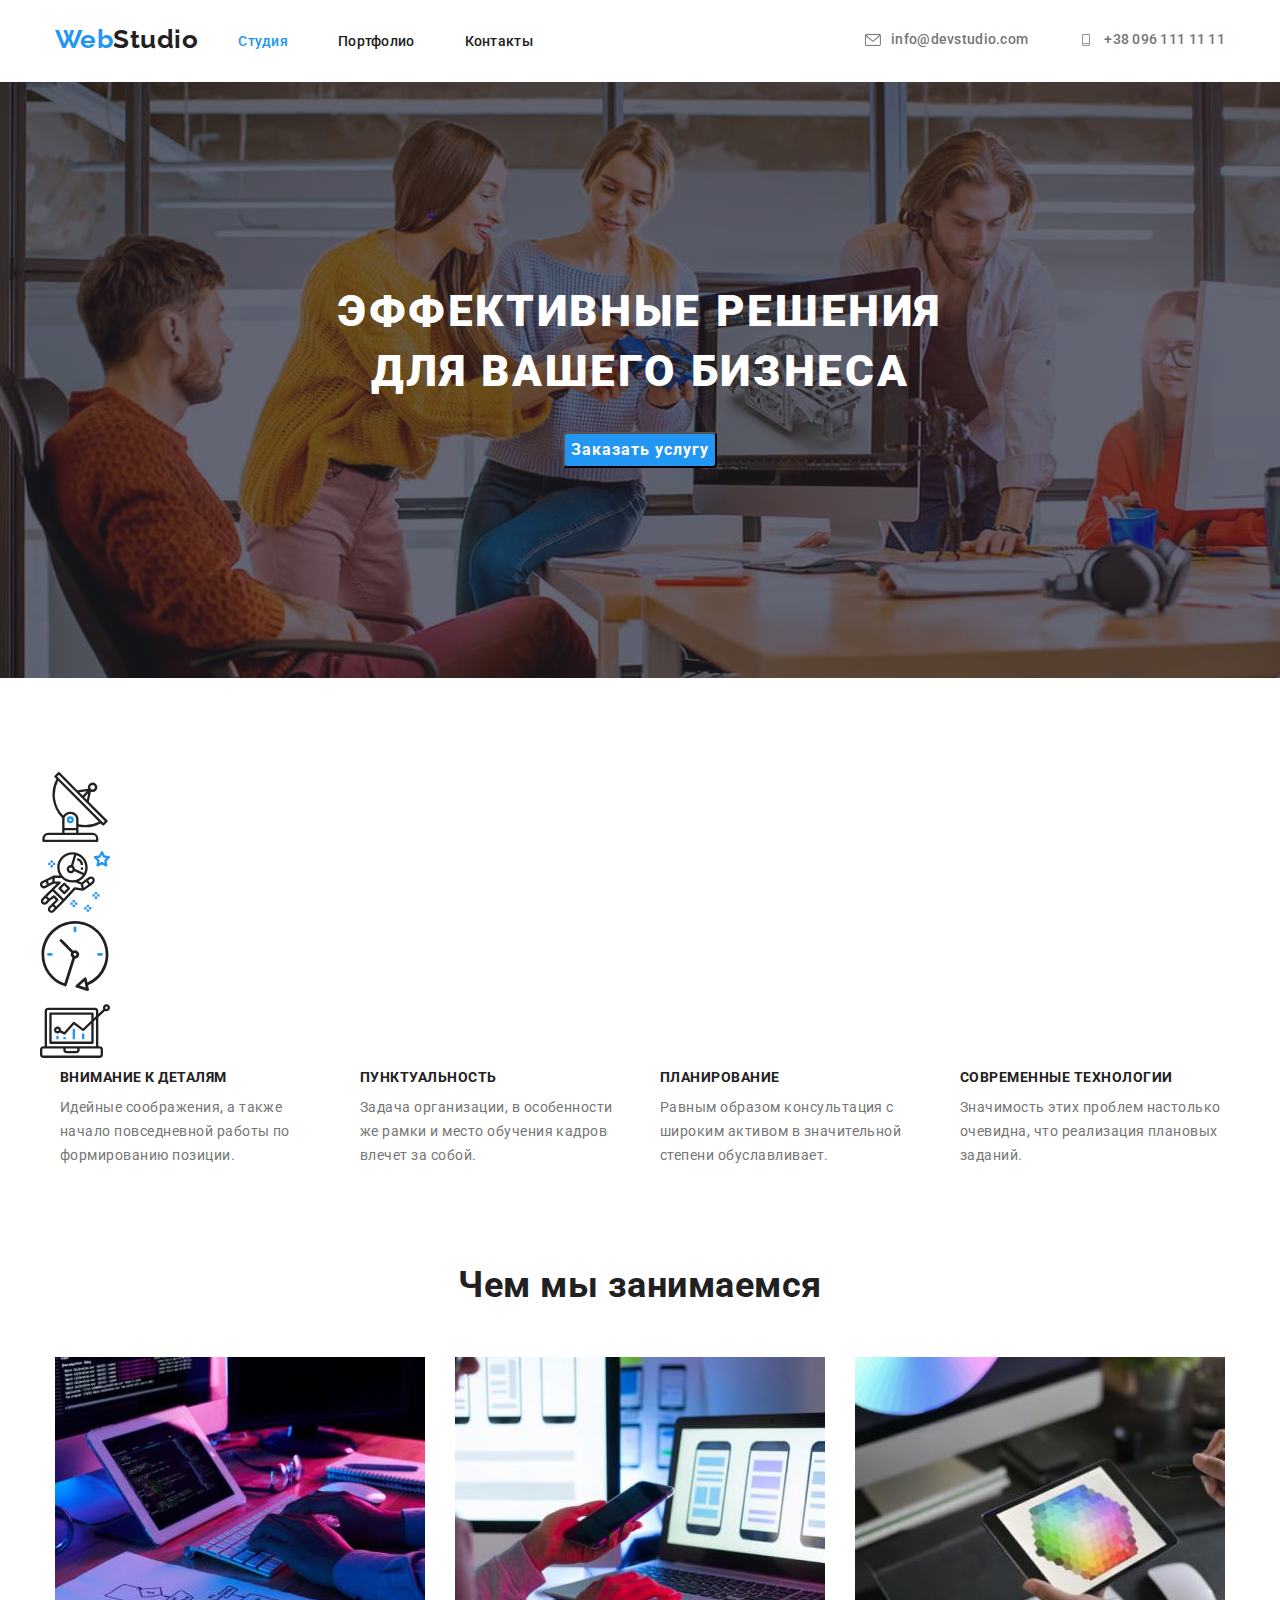
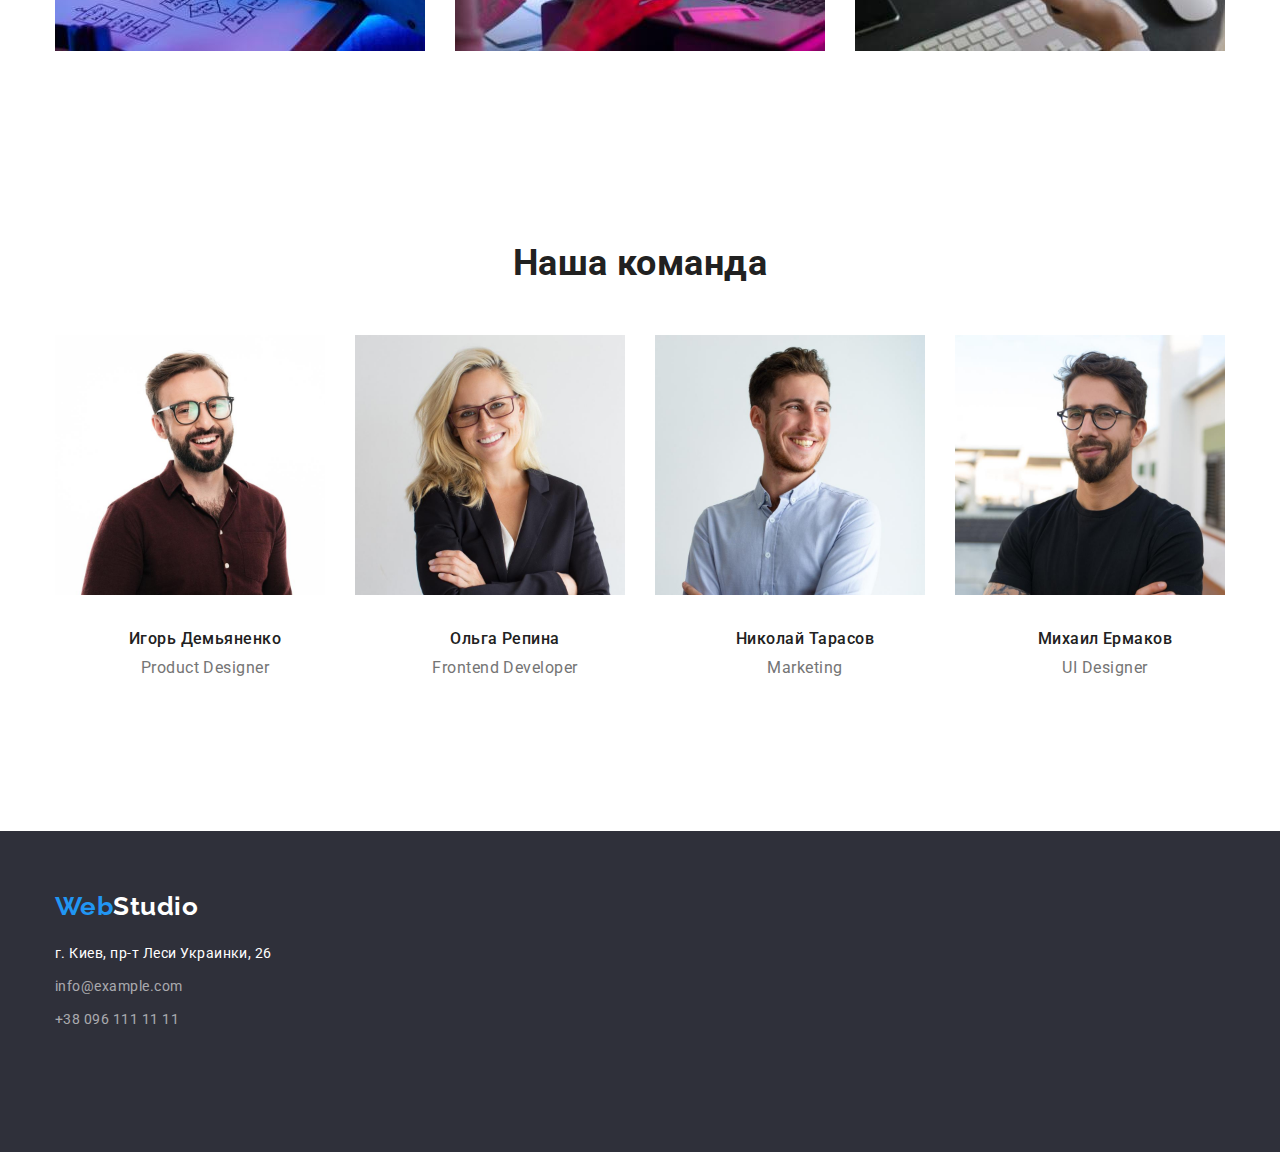
==== index.html @ 42c03969 "start" ====
<!DOCTYPE html>
<html lang="ru">
<head>
    <meta charset="UTF-8">
    <meta http-equiv="X-UA-Compatible" content="IE=edge">
    <meta name="viewport" content="width=device-width, initial-scale=1.0">
    <title>Document</title>
    <link rel="preconnect" href="https://fonts.gstatic.com" crossorigin>
    <link href="https://fonts.googleapis.com/css2?family=Raleway:wght@700&family=Roboto:wght@400;500;700;900&display=swap" rel="stylesheet"/>
    <link rel="stylesheet" href="link rel="preconnect href="https://fonts.googleapis.com">
    <link rel="stylesheet" href="https://cdnjs.cloudflare.com/ajax/libs/modern-normalize/1.1.0/modern-normalize.min.css">
    <link rel="stylesheet" href="./css/styles.css">
</head>
<body>
 
   <header>
    <div class="container">
<div class="main-navigation">
    <nav class="main-nav">
        <div class="logo-head">
            <a class="logo" href="./index.html"><span class="web">Web</span>Studio</a>
        </div>   
    
            <ul class="site-nav">
                <li class="site-nav-linc"><a href="./index.html" class="linc curent">Студия</a></li>
                <li class="site-nav-linc"><a href="./portfolio.html" class="linc">Портфолио</a></li>
                <li class="site-nav-linc"><a href="" class="linc">Контакты</a></li>
            </ul>
        
     </nav>
            <ul class="contact">
                 <li class="contact-item"> <a class="contact-link" href="emailto:info@devstudio.com"><svg class="contacts-icon" width="16" height="12"><use href="./images/symbol-defs.svg#icon-envelope"> </use></svg>info@devstudio.com </a></li>
                 <li> <a class="contact-link" href="tel:+380961111111"><svg class="contacts-icon" width="16" height="12"><use href="./images/symbol-defs.svg#icon-phone"> </use></svg> +38 096 111 11 11</a></li>
                 
            </ul>
        
</div>
</div>
    </header>
 

    <main>
        
            <section class="hero">
     <div class="container">

     <div class="hero-block">
        <h1 class="hero-title">Эффективные решения для вашего бизнеса</h1>
        <button class="button-primary" type="button">Заказать услугу</button>
     </div>
     </div>
            </section>
    
    
            <section class="qualities">
                <div>
                    <ul>
                        <li>
                            <svg class="qs-icon" width="70" height="70"><use href="./images/icon-block.svg#icon-antenna" ></use></svg>
                        </li>
                        <li>
                            <svg class="qs-icon" width="70" height="70"><use href="./images/icon-block.svg#icon-astronaut" ></use></svg>
                        </li>
                        <li>
                            <svg class="qs-icon" width="70" height="70"><use href="./images/icon-block.svg#icon-clock" ></use></svg>
                        </li>
                        <li>
                            <svg class="qs-icon" width="70" height="70"><use href="./images/icon-block.svg#icon-diagram" ></use></svg>
                        </li>
                    </ul>
                </div>
         <div class="container">
            <h2 class="visually-hidden">наши качества</h2>
            <ul class="feature">
                <li>
                    <h3 class="title">Внимание к деталям</h3>
                    <p class="description">Идейные соображения, а также начало повседневной работы по формированию позиции.</p>
                </li>
                <li>
                    <h3 class="title">Пунктуальность</h3>
                    <p class="description">Задача организации, в особенности же рамки и место обучения кадров влечет за собой.</p>
                </li>
                <li>
                    <h3 class="title">Планирование</h3>
                    <p class="description">Равным образом консультация с широким активом в значительной степени обуславливает.</p>
                </li>
                <li>
                    <h3 class="title">Современные технологии</h3>
                    <p class="description">Значимость этих проблем настолько очевидна, что реализация плановых заданий.</p>
                </li>
            </ul>
        </div>
        </section>
     

     
            <section class="section">
        <div class="container">
            <h2 class="section-title">Чем мы занимаемся</h2>
            <ul class="images">
                <li class="img-work">
                    <img src="./images/img1.jpg" alt="ноутбук на столе" width="370">
                </li>
                <li>
                    <img src="./images/img2.jpg" alt="смартфон в руке" width="370">
                </li>
                <li>
                    <img src="./images/img3.jpg" alt="планшет в руке" width="370">
                </li>
            </ul>
        </div>
        </section>
     
     
        <section class="section-team">
        <div class="container">
        
            <h2 class="section-title">Наша команда</h2>
        
            <ul class="comand">
                <li>
                    <img class="comand-teem" src="./images/img4.jpg" alt="команда" width="270">
                <div class="comand-cards">
                    <h3 class="comand-name">Игорь Демьяненко</h3>
                    <p class="profession">Product Designer</p>
                </div>
                </li>
                <li>
                    <img class="comand-teem" src="./images/img5.jpg" alt="команда" width="270">
                 <div class="comand-cards">
                    <h3 class="comand-name">Ольга Репина</h3>
                    <p class="profession">Frontend Developer</p>
                </div>
                </li>
                <li>
                    <img class="comand-teem" src="./images/img6.jpg" alt="команда" width="270">
                <div class="comand-cards">
                    <h3 class="comand-name">Николай Тарасов</h3>
                    <p class="profession">Marketing</p>
                </div>
                </li>
                <li>
                    <img class="comand-teem" src="./images/img7.jpg" alt="команда" width="270">
                    <div class="comand-cards">
                    <h3 class="comand-name">Михаил Ермаков</h3>
                    <p class="profession">UI Designer</p>
                </div>
                </li>
            </ul>
        </div>
        </section>
   
    </main>
     
    <footer class="footer">
        <div class="container">
            <div class="footer-content">
                <a class="logo-footer" href="./index.html"><span class="web">Web</span>Studio</a>
            </div>
                <address>
                    <ul class="address">
                      <li><a class="location" href="https://bit.ly/3pXMvUd" target="_blank" rel="noopener noreferrer">г. Киев, пр-т
                          Леси Украинки, 26</a> </li>
                      <li><a class="link" href="mailto:info@devstudio.com">info@example.com</a> </li>
                      <li><a class="contact-num" href="tel:+380961111111">+38 096 111 11 11</a> </li>
                    </ul>
                </address>
           
        </div>
    </footer>
  
</body>

</html>
---- css/styles.css ----
/*колір основного текста #212121*/
/*другорядний колир текста #757575*/
/*білий #FFFFFF*/
/*акцент #2196F3*/
/* вторичний фон  #F5F4FA*/
:root {
--primary-text-color: #212121; 
--title-text-color: #757575;
--accent-color: #2196F3;
--hero-title-color: #ffffff;
--background-hero-color: #2F303A;
}
h1,h2,h3,h4,p,ul {
     margin: 0px;
}


body {
    background-color: var(--hero-title-color);
    color:var(--title-text-color);
    font-family: Roboto, sans-serif;
    font-style: normal;
    font-weight: 400;
    letter-spacing: 0.03em;
}

.container {
    width: 1200px;
    padding-left: 15px;
    padding-right: 15px;
    margin: 0 auto;
    /* outline: 2px solid tomato; */
}
ul {
    list-style: none;
    /* logo */
}
.logo:hover{
    color: var(--accent-color);
}
.web {
    color: var(--accent-color);
    font-family: Raleway, sans-serif; 
    font-weight: 700;
    font-size: 26px;
    line-height: 1.19;
    margin-top: 24px;
    
}
.logo {
    padding-top: 24px;
    padding-bottom: 25px;

    color:var(--primary-text-color) ;
    font-family: Raleway, sans-serif;
    font-weight: 700;
    font-size: 26px;
    line-height: 1.19;
   
}
.logo-head{
    display: flex;  
}

/* site- nav */
.main-navigation{
    display: flex;
    justify-content: space-between;
}
.main-nav{
    display: flex;
}
.site-nav .linc {
    color: var(--primary-text-color);
    font-weight: 500;
    font-size: 14px;
    line-height: 1,14;
    letter-spacing: 0.02em;
}
.site-nav{
    display: flex;
   
}
     

.nav-header{
    display: flex;
    align-items: center;
}
.linc{
   
    margin-top: 32px;
}
.site-nav-linc{
    margin-right: 50px;
    padding-bottom: 32px;
    padding-top: 32px;
}

.site-nav .linc:hover,
.site-nav .linc:focus{
    color: var(--accent-color);
}
.site-nav .linc.curent {
    color: var(--accent-color);
}

/* контакти */
.contact{
    display: flex; 
    padding-top: 32px;
    padding-bottom: 32px;
}

.contact-item{
    margin-right: 50px;
}
.contacts-icon{
    margin-right: 10px;
    fill: var(--title-text-color);
}
.contact-link:hover .contacts-icon{
fill: var(--accent-color);
}

.contact-link:focus .contacts-icon{
    fill: var(--accent-color);
}

.contact-link{
    display: flex;
    align-items: center;
 
    color: var(--title-text-color);

    font-weight: 500;
    font-size: 14px;
    line-height: 1.14;
    letter-spacing: 0.02em;
    
}
.contact-link:hover,
.contact-link:focus {
    color: var(--accent-color);
}


/* hero */
.hero-block {
    display: flow-root;
}
.hero {
    padding-top: 200px;
    padding-bottom: 210px;
    background-color: var(--background-hero-color);
    background-image: linear-gradient(rgba(47, 48, 58, 0.4),rgba(47, 48, 58, 0.4)), url(../images/herofon.jpg );
    max-width: 1600рх;
    background-repeat: no-repeat;
    background-size: cover;
    margin: 0 auto;
}   

.hero-title {
    display: block;
    margin-right: auto;
    margin-left: auto;
    width: 696px;
   
    color: var(--hero-title-color);

    font-weight: 900;
    font-size: 44px;
    line-height: 1.36;
    text-align: center;
    letter-spacing: 0.06em;
    text-transform: uppercase;
    
}

.section-title {
    width: 376px;
    height: 42px;
    text-align: center;
    margin-left: auto;
    margin-right: auto;
    margin-bottom: 50px;

    color: var(--primary-text-color);
    font-weight: 700;
    font-size: 36px;
    line-height: 1.16;
    text-align: center;
}
.feature {
    display: flex;
    justify-content: center;
}
.feature .title {
    color: var(--primary-text-color);
}
.qualities{
    padding-top: 94px;
    padding-bottom: 94px;
}
.title {
    margin-bottom: 10px;

    color: var(--primary-text-color);
    
    font-weight: 700;
    font-size: 14px;
    line-height: 1.14;
    text-transform: uppercase;
}

.description {
    margin-right: 30px;
    width: 270px;
    height: 75px;
    
    font-size: 14px;
    line-height: 1.7;
}

.description:last-child{
    margin-right: 0 px;
}
.comand-name {
    margin-bottom: 10px;

    color: var(--primary-text-color);
    
    font-weight: 500;
    font-size: 16px;
    line-height: 1.18;
}
.profession {
    margin-bottom: 30px;
    font-size: 16px;
    line-height: 1.18;
}
/* button */
.button {
    cursor: pointer;
    color: var(--primary-text-color);
    background-color: var(--accent-color);
    font-family: 'Roboto';
    font-style: normal;
}
.button-primary {
   margin-top: 30px;
    margin-left: auto;
    margin-right: auto;
    display: block;
    border-radius: 4px;


    color: var(--hero-title-color);
    background-color: var(--accent-color);
    cursor: pointer;
    font-family: inherit;
    font-style: normal;
    font-weight: 700;
    font-size: 16px;
    line-height: 1.9;
    letter-spacing: 0.06em;
}
.btn-portfolio {
    cursor: pointer;
    font-family: inherit;
    font-style: normal;
    font-weight: 500;
    font-size: 16px;
    line-height: 1.6;
    padding: 6px 22px;
    
}
.filters{
    display: flex;
    justify-content: center;
    margin-bottom: 56px;
    
}  
.filters >li:not(last chaild){
    margin-right: 6px;
}

.btn-portfolio:hover,
.btn-portfolio:focus {
    color: var(--hero-title-color);
    background-color: var(--accent-color);
} 
/* футер */
footer {
    background-color: var(--background-hero-color);
}
.logo-footer {
    color: var(--hero-title-color);
    font-family: Raleway, sans-serif;
    font-weight: 700;
    font-size: 26px;
    line-height: 1,19;
}
/* адреса */
.location {
    margin-bottom: 9px;
    display: block;

    color: var(--hero-title-color);
    font-family: 'Roboto';
    font-style: normal;
}
.link{
    margin-bottom: 9px;
    display: block;
}
.contact-num{
    padding-bottom: 60px;
    display: block;
}

.link,
.contact-num {
    color: rgba(255, 255, 255, 0.6);
    font-style: normal;  
}
.link:hover,
.contact-num:hover {
    color: var(--accent-color);
} 
.link:focus,
.contact-num:focus {
    color: var(--accent-color);
} 

address {
    font-size: 14px;
    line-height: 1.7;
}

/* portfolio */
.card-text{
    padding: 20px 24px;
    outline: solid #ECECEC;
}
.title-portfolio {
    margin-top: 20px;
   
    
    color: var(--primary-text-color);

    font-weight: 700;
    font-size: 18px;
    line-height: 2;
    letter-spacing: 0.06em;
}
.title-work{
    margin-left: 24px;
    margin-bottom: 20px;
}
.p {
    font-size: 16px;
    line-height: 1.9;
}
a {  
    text-decoration: none;
 }
 .visually-hidden {
    position: absolute;
    width: 1px;
    height: 1px;
    margin: -1px;
    border: 0;
    padding: 0;
    white-space: normal;
    clip-path: inset(100%);
    clip: rect(0 0 0 0);
    overflow: hidden;
}
.images{
    display: flex;
    justify-content: flex-start;
    padding: 0;
   
}
.images >li:not(last child){
    margin-right: 30px;
}
.img-work{
    margin-bottom: 94px;
}

.section-team{
    padding-top: 94px;
    padding-bottom: 94px;
}
.comand-cards{
padding-top: 30px;
padding-bottom: 30px;
}
.comand{
    display: flex;
    justify-content: flex-start;
    padding: 0;
}
.comand .comand-teem:not(last child){
    margin-right: 30px;
}
.comand-name,
.profession{
    text-align: center;
}
.footer-content{
    display: block;
    margin-bottom: 20px;
}
.footer{
    padding-top: 60px;
    padding-bottom: 60px;
}

.address{
    display: contents;
}

.filters-content{
   display: flex;
   flex-wrap: wrap;
   padding-left: 0; 
   margin-right: -30px; 
   margin-right: -30px;
}
.head-portfolio{
    border-bottom: solid #ECECEC;
}
.section-filters{
    padding-top: 100px;
}
.ftr-content{
    flex-basis: calc((100% - 90px) / 3);
    margin-left: 30px;
    margin-bottom: 30px;

}
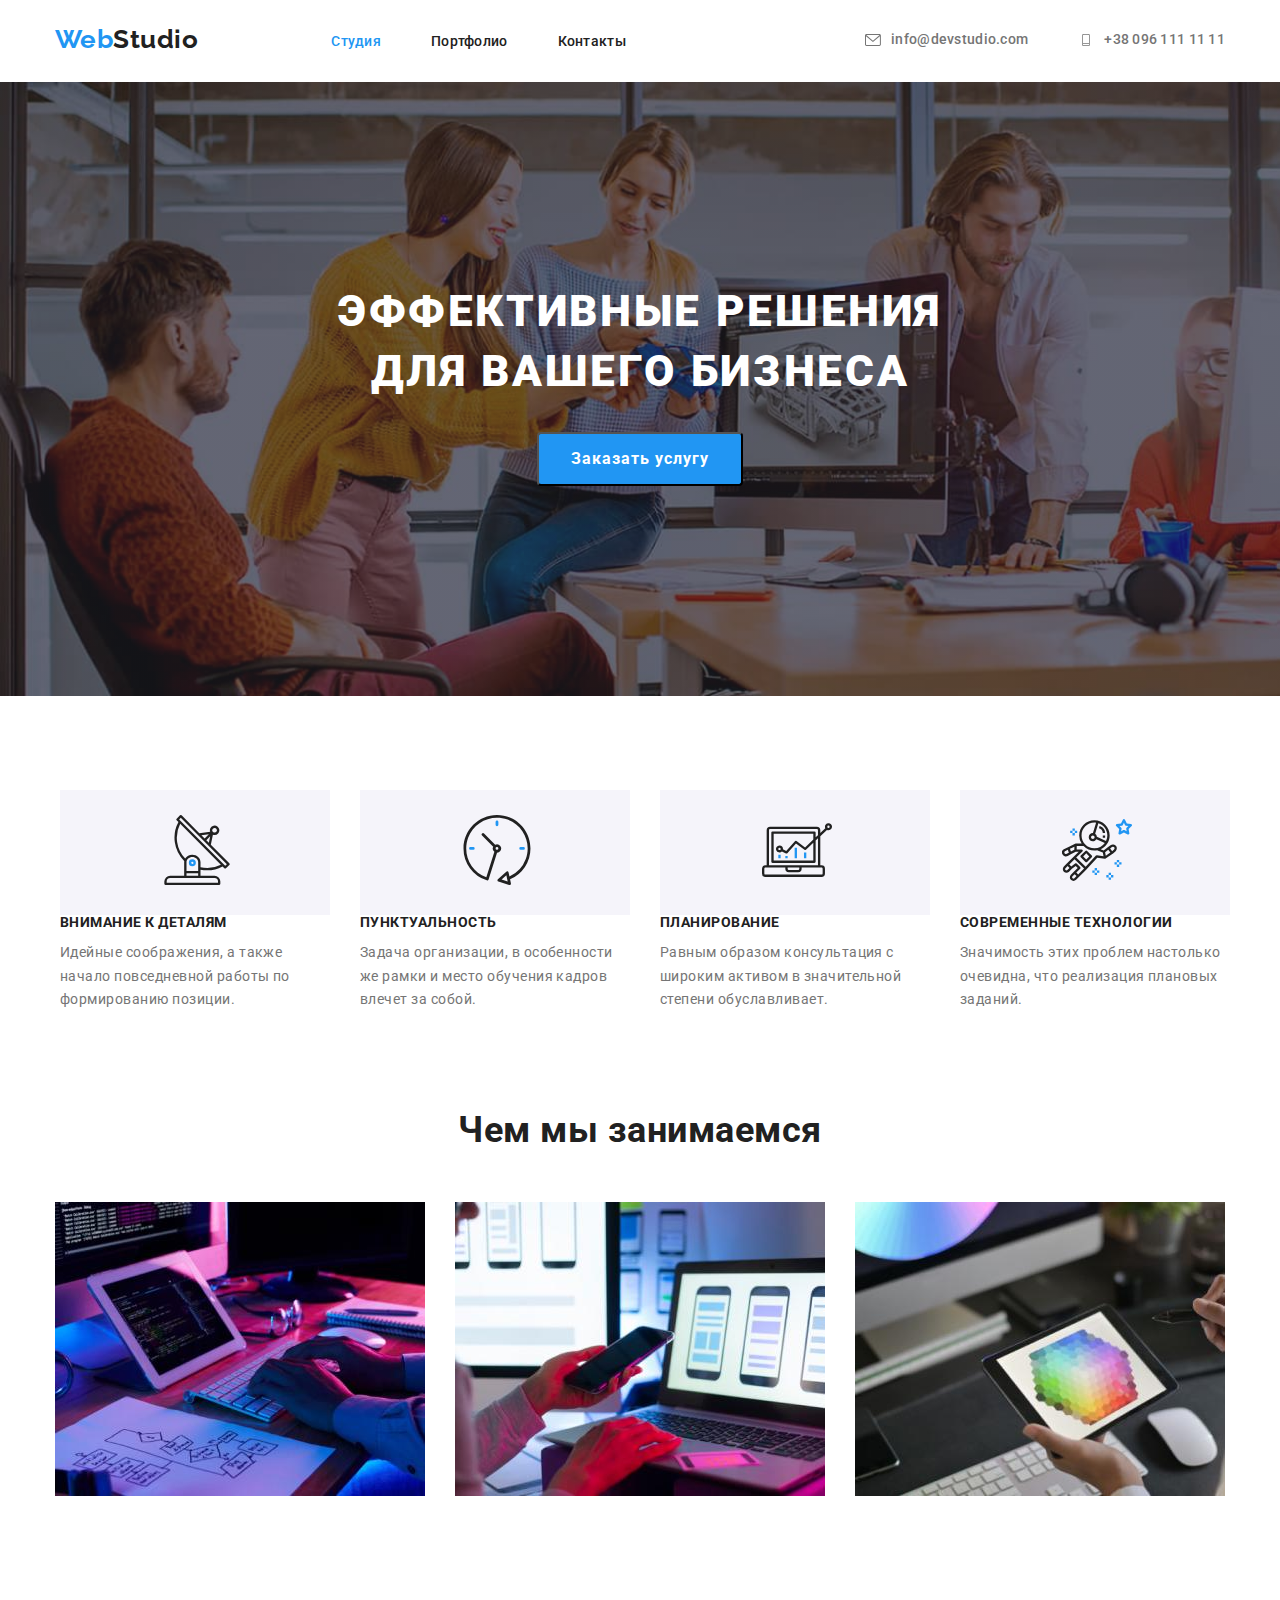
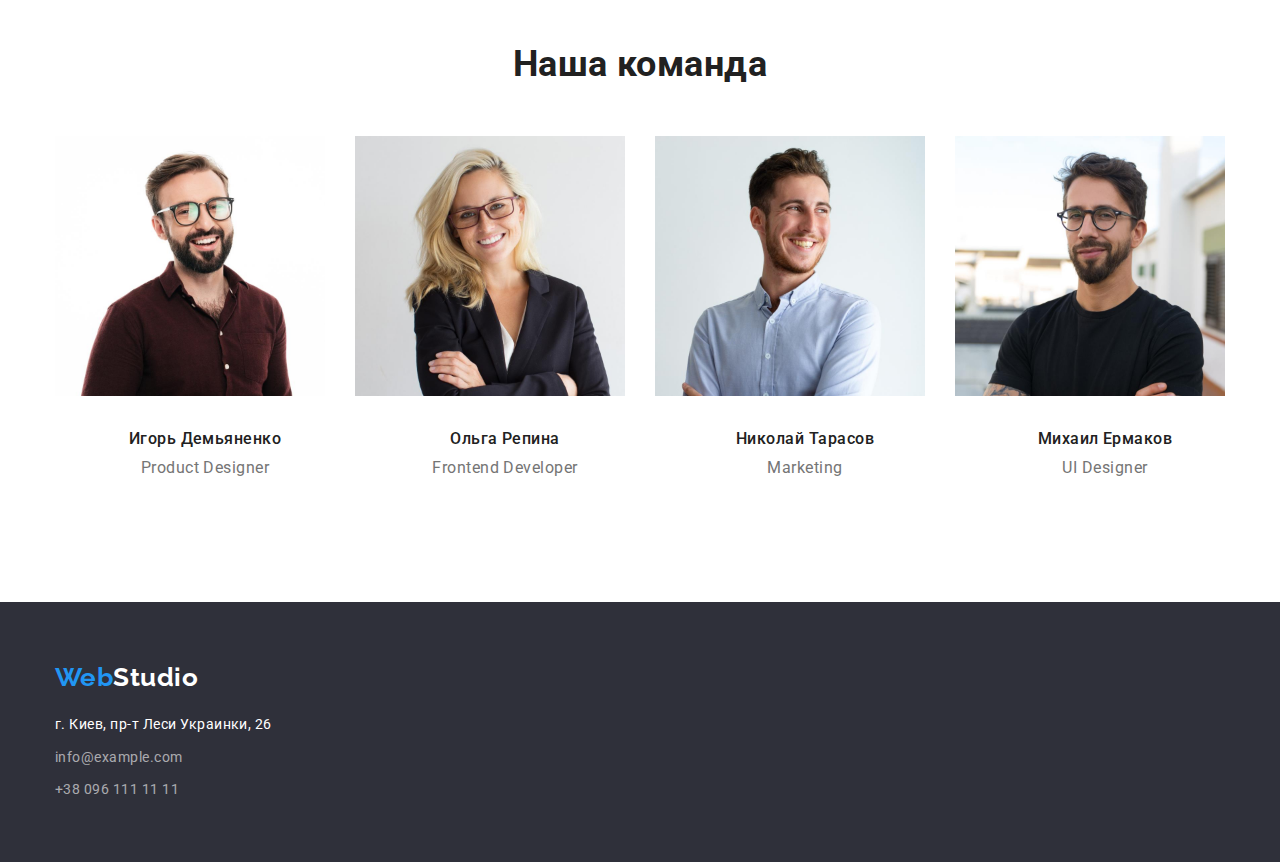
==== commit 8fd53317: "homework-part-2" ====
--- a/index.html
+++ b/index.html
@@ -53,38 +53,27 @@
     
     
             <section class="qualities">
-                <div>
-                    <ul>
-                        <li>
-                            <svg class="qs-icon" width="70" height="70"><use href="./images/icon-block.svg#icon-antenna" ></use></svg>
-                        </li>
-                        <li>
-                            <svg class="qs-icon" width="70" height="70"><use href="./images/icon-block.svg#icon-astronaut" ></use></svg>
-                        </li>
-                        <li>
-                            <svg class="qs-icon" width="70" height="70"><use href="./images/icon-block.svg#icon-clock" ></use></svg>
-                        </li>
-                        <li>
-                            <svg class="qs-icon" width="70" height="70"><use href="./images/icon-block.svg#icon-diagram" ></use></svg>
-                        </li>
-                    </ul>
-                </div>
+            
          <div class="container">
             <h2 class="visually-hidden">наши качества</h2>
             <ul class="feature">
                 <li>
+                    <div class="icon-qualitis" ><svg class="qs-icon" width="70" height="70"><use href="./images/icon-block.svg#icon-antenna" ></use></svg></div>
                     <h3 class="title">Внимание к деталям</h3>
                     <p class="description">Идейные соображения, а также начало повседневной работы по формированию позиции.</p>
                 </li>
                 <li>
+                    <div class="icon-qualitis"><svg class="qs-icon" width="70" height="70"><use href="./images/icon-block.svg#icon-clock" ></use></svg></div>
                     <h3 class="title">Пунктуальность</h3>
                     <p class="description">Задача организации, в особенности же рамки и место обучения кадров влечет за собой.</p>
                 </li>
                 <li>
+                    <div class="icon-qualitis"><svg class="qs-icon" width="70" height="70"><use href="./images/icon-block.svg#icon-diagram" ></use></svg></div>
                     <h3 class="title">Планирование</h3>
                     <p class="description">Равным образом консультация с широким активом в значительной степени обуславливает.</p>
                 </li>
                 <li>
+                    <div class="icon-qualitis"><svg class="qs-icon" width="70" height="70"><use href="./images/icon-block.svg#icon-astronaut" ></use></svg></div>
                     <h3 class="title">Современные технологии</h3>
                     <p class="description">Значимость этих проблем настолько очевидна, что реализация плановых заданий.</p>
                 </li>
--- a/css/styles.css
+++ b/css/styles.css
@@ -48,6 +48,7 @@
     
 }
 .logo {
+    margin-right: 93px;
     padding-top: 24px;
     padding-bottom: 25px;
 
@@ -88,7 +89,6 @@
     align-items: center;
 }
 .linc{
-   
     margin-top: 32px;
 }
 .site-nav-linc{
@@ -177,9 +177,10 @@
     
 }
 
+.section{
+    padding-bottom: 50px
+}
 .section-title {
-    width: 376px;
-    height: 42px;
     text-align: center;
     margin-left: auto;
     margin-right: auto;
@@ -202,6 +203,12 @@
     padding-top: 94px;
     padding-bottom: 94px;
 }
+.icon-qualitis{
+    padding: 25px 102px;
+    background-color: #F5F4FA;
+    max-width: 270px;
+}
+
 .title {
     margin-bottom: 10px;
 
@@ -235,7 +242,6 @@
     line-height: 1.18;
 }
 .profession {
-    margin-bottom: 30px;
     font-size: 16px;
     line-height: 1.18;
 }
@@ -253,7 +259,7 @@
     margin-right: auto;
     display: block;
     border-radius: 4px;
-
+    padding: 10px 32px;
 
     color: var(--hero-title-color);
     background-color: var(--accent-color);
@@ -315,7 +321,6 @@
     display: block;
 }
 .contact-num{
-    padding-bottom: 60px;
     display: block;
 }
 
@@ -341,10 +346,10 @@
 /* portfolio */
 .card-text{
     padding: 20px 24px;
-    outline: solid #ECECEC;
+    border: 1px solid #ECECEC;
 }
 .title-portfolio {
-    margin-top: 20px;
+    margin-bottom: 4px;
    
     
     color: var(--primary-text-color);
@@ -355,8 +360,7 @@
     letter-spacing: 0.06em;
 }
 .title-work{
-    margin-left: 24px;
-    margin-bottom: 20px;
+   
 }
 .p {
     font-size: 16px;
@@ -387,7 +391,7 @@
     margin-right: 30px;
 }
 .img-work{
-    margin-bottom: 94px;
+    
 }
 
 .section-team{
@@ -435,6 +439,7 @@
 }
 .section-filters{
     padding-top: 100px;
+    padding-bottom: 94px;
 }
 .ftr-content{
     flex-basis: calc((100% - 90px) / 3);
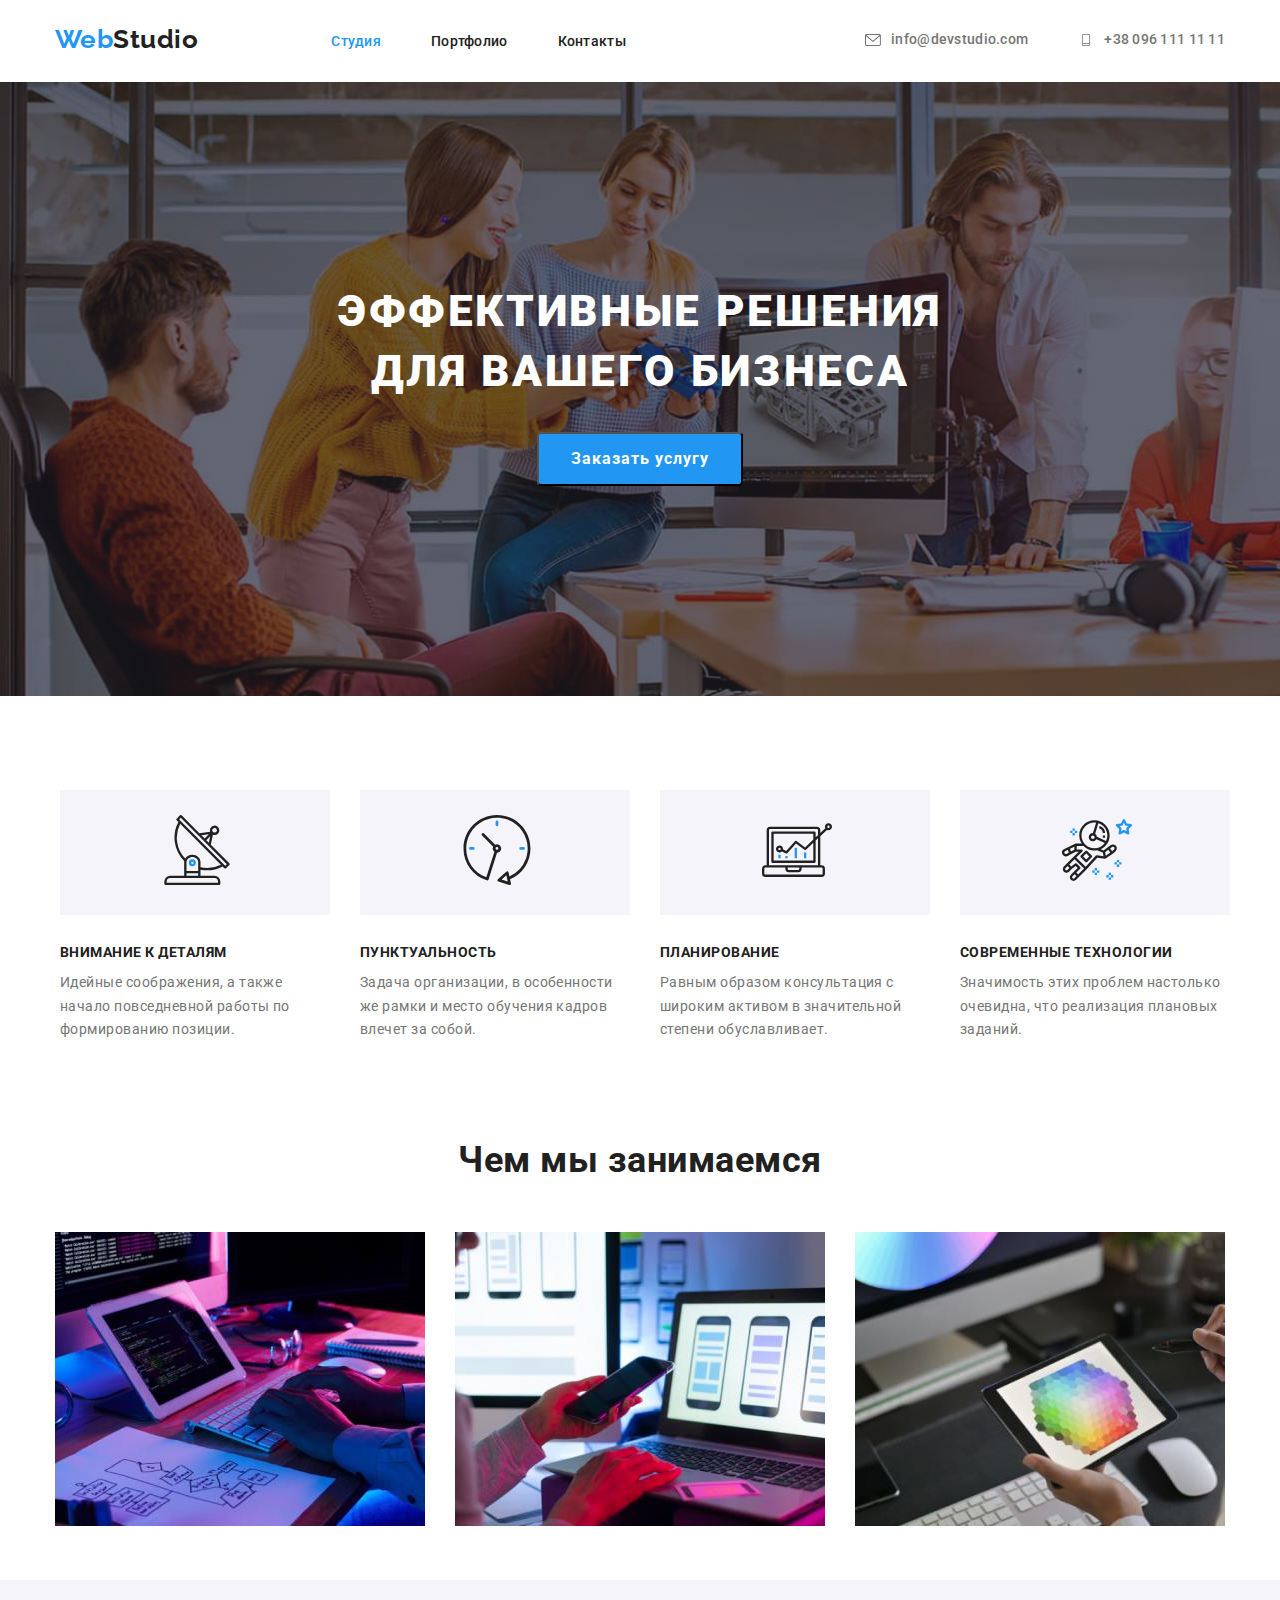
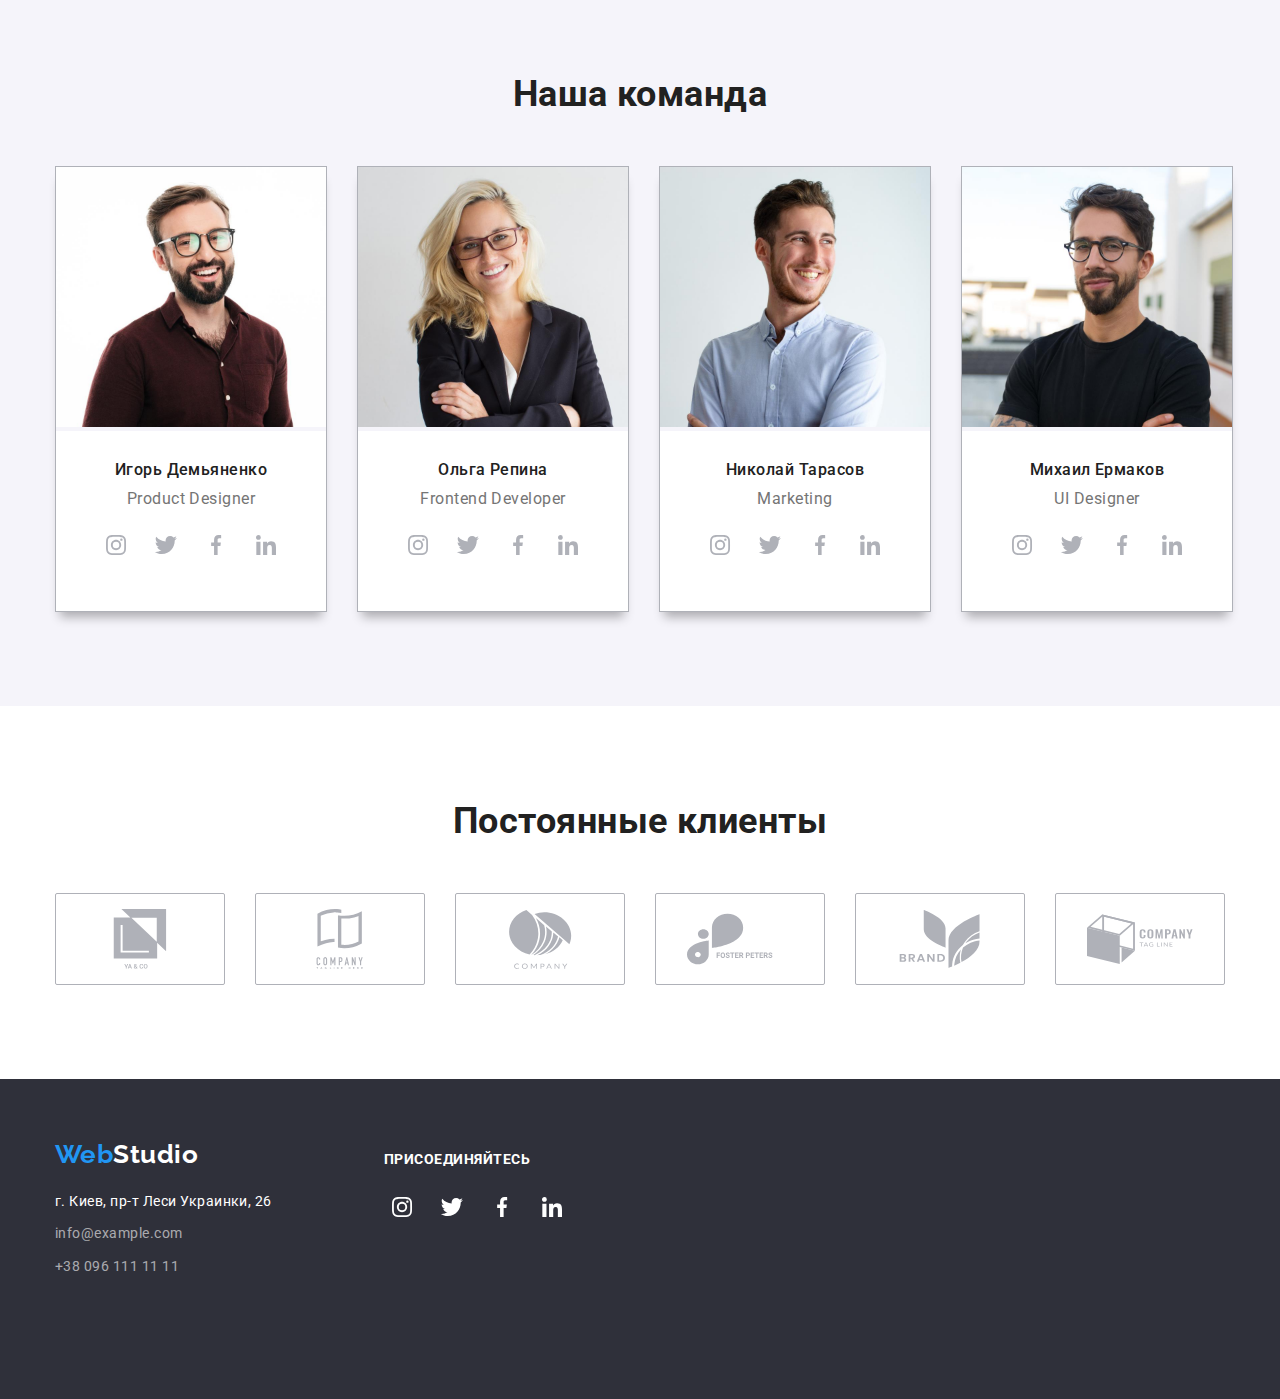
==== commit 98d8809f: "fix" ====
--- a/index.html
+++ b/index.html
@@ -107,42 +107,81 @@
             <h2 class="section-title">Наша команда</h2>
         
             <ul class="comand">
-                <li>
+                <li class="comand-bloc">
                     <img class="comand-teem" src="./images/img4.jpg" alt="команда" width="270">
                 <div class="comand-cards">
                     <h3 class="comand-name">Игорь Демьяненко</h3>
                     <p class="profession">Product Designer</p>
-                </div>
-                </li>
-                <li>
+                    <ul class="soc-list">
+                        <li class="soc-item"><a class="soc-link"><svg class="icons" widht="20" height="20"><use href="./images/soclink.svg#icon-instagram"></use></svg></a></li>
+                        <li class="soc-item"><a class="soc-link"><svg class="icons"widht="20" height="20"><use href="./images/soclink.svg#icon-twitter"></use></svg></a></li>
+                        <li class="soc-item"><a class="soc-link"><svg class="icons" widht="20" height="20"><use href="./images/soclink.svg#icon-facebook"></use></svg></a></li>
+                        <li class="soc-item"><a class="soc-link"><svg class="icons"widht="20" height="20"><use href="./images/soclink.svg#icon-linkedin"></use></svg></a></li>
+                    </ul>
+                </div>
+                </li>
+                <li class="comand-bloc">
                     <img class="comand-teem" src="./images/img5.jpg" alt="команда" width="270">
                  <div class="comand-cards">
                     <h3 class="comand-name">Ольга Репина</h3>
                     <p class="profession">Frontend Developer</p>
-                </div>
-                </li>
-                <li>
+                    <ul class="soc-list">
+                        <li class="soc-item"><a class="soc-link"><svg class="icons" widht="20" height="20"><use href="./images/soclink.svg#icon-instagram"></use></svg></a></li>
+                        <li class="soc-item"><a class="soc-link"><svg class="icons"widht="20" height="20"><use href="./images/soclink.svg#icon-twitter"></use></svg></a></li>
+                        <li class="soc-item"><a class="soc-link"><svg class="icons" widht="20" height="20"><use href="./images/soclink.svg#icon-facebook"></use></svg></a></li>
+                        <li class="soc-item"><a class="soc-link"><svg class="icons"widht="20" height="20"><use href="./images/soclink.svg#icon-linkedin"></use></svg></a></li>
+                    </ul>
+                </div>
+                </li>
+                <li class="comand-bloc">
                     <img class="comand-teem" src="./images/img6.jpg" alt="команда" width="270">
                 <div class="comand-cards">
                     <h3 class="comand-name">Николай Тарасов</h3>
                     <p class="profession">Marketing</p>
-                </div>
-                </li>
-                <li>
+                    <ul class="soc-list">
+                        <li class="soc-item"><a class="soc-link"><svg class="icons" widht="20" height="20"><use href="./images/soclink.svg#icon-instagram"></use></svg></a></li>
+                        <li class="soc-item"><a class="soc-link"><svg class="icons"widht="20" height="20"><use href="./images/soclink.svg#icon-twitter"></use></svg></a></li>
+                        <li class="soc-item"><a class="soc-link"><svg class="icons" widht="20" height="20"><use href="./images/soclink.svg#icon-facebook"></use></svg></a></li>
+                        <li class="soc-item"><a class="soc-link"><svg class="icons"widht="20" height="20"><use href="./images/soclink.svg#icon-linkedin"></use></svg></a></li>
+                    </ul>
+                </div>
+                </li>
+                <li class="comand-bloc">
                     <img class="comand-teem" src="./images/img7.jpg" alt="команда" width="270">
                     <div class="comand-cards">
                     <h3 class="comand-name">Михаил Ермаков</h3>
                     <p class="profession">UI Designer</p>
-                </div>
-                </li>
-            </ul>
-        </div>
+                    <ul class="soc-list">
+                        <li class="soc-item"><a class="soc-link"><svg class="icons" widht="20" height="20"><use href="./images/soclink.svg#icon-instagram"></use></svg></a></li>
+                        <li class="soc-item"><a class="soc-link"><svg class="icons"widht="20" height="20"><use href="./images/soclink.svg#icon-twitter"></use></svg></a></li>
+                        <li class="soc-item"><a class="soc-link"><svg class="icons" widht="20" height="20"><use href="./images/soclink.svg#icon-facebook"></use></svg></a></li>
+                        <li class="soc-item"><a class="soc-link"><svg class="icons"widht="20" height="20"><use href="./images/soclink.svg#icon-linkedin"></use></svg></a></li>
+                    </ul>
+                </div>
+                </li>
+            </ul>
+           
+        </div>
+        </section>
+        <section class="group-section">
+            <div class="container">
+            <h2 class="section-title">Постоянные клиенты</h2>
+            <ul class="group-list">
+                <li class="group-item"><a class="group-link"><svg class="group" widht="106" height="60"><use href="./images/group-bloc.svg#icon-group-1"></use></svg></a></li>
+                <li class="group-item"><a class="group-link"><svg class="group" widht="106" height="60"><use href="./images/group-bloc.svg#icon-group-2"></use></svg></a></li>
+                <li class="group-item"><a class="group-link"><svg class="group" widht="106" height="60"><use href="./images/group-bloc.svg#icon-group-3"></use></svg></a></li>
+                <li class="group-item"><a class="group-link"><svg class="group" widht="106" height="60"><use href="./images/group-bloc.svg#icon-group-4"></use></svg></a></li>
+                <li class="group-item"><a class="group-link"><svg class="group" widht="106" height="60"><use href="./images/group-bloc.svg#icon-group-5"></use></svg></a></li>
+                <li class="group-item"><a class="group-link"><svg class="group" widht="106" height="60"><use href="./images/group-bloc.svg#icon-group-6"></use></svg></a></li>
+            </ul>
+            </div>
         </section>
    
     </main>
      
     <footer class="footer">
-        <div class="container">
+        <div class="container-futer">
+           <div class="ftr-cont">
             <div class="footer-content">
                 <a class="logo-footer" href="./index.html"><span class="web">Web</span>Studio</a>
             </div>
@@ -154,8 +193,20 @@
                       <li><a class="contact-num" href="tel:+380961111111">+38 096 111 11 11</a> </li>
                     </ul>
                 </address>
+            </div>
+            
+        <div class="footer-icons">
+            <p class="ftr-title">присоединяйтесь</p>
+                <ul class="soc-list-ftr">
+                    <li class="soc-item"><a class="soc-link-ftr"><svg class="icons-footer" widht="20" height="20"><use href="./images/soclink.svg#icon-instagram"></use></svg></a></li>
+                    <li class="soc-item"><a class="soc-link-ftr"><svg class="icons-footer"widht="20" height="20"><use href="./images/soclink.svg#icon-twitter"></use></svg></a></li>
+                    <li class="soc-item"><a class="soc-link-ftr"><svg class="icons-footer" widht="20" height="20"><use href="./images/soclink.svg#icon-facebook"></use></svg></a></li>
+                    <li class="soc-item"><a class="soc-link-ftr"><svg class="icons-footer"widht="20" height="20"><use href="./images/soclink.svg#icon-linkedin"></use></svg></a></li>
+                </ul>
+            </div>
+        </div>
            
-        </div>
+        
     </footer>
   
 </body>
--- a/css/styles.css
+++ b/css/styles.css
@@ -80,7 +80,6 @@
 }
 .site-nav{
     display: flex;
-   
 }
      
 
@@ -207,6 +206,7 @@
     padding: 25px 102px;
     background-color: #F5F4FA;
     max-width: 270px;
+    margin-bottom: 30px;
 }
 
 .title {
@@ -271,6 +271,12 @@
     line-height: 1.9;
     letter-spacing: 0.06em;
 }
+.button-primary:hover,
+.button-primary:focus{
+   background-color:  #188CE8;
+}
+
+
 .btn-portfolio {
     cursor: pointer;
     font-family: inherit;
@@ -307,7 +313,16 @@
     font-size: 26px;
     line-height: 1,19;
 }
+
+.icons-footer{
+    fill: var(--hero-title-color);
+   
+}
+
+
+
 /* адреса */
+
 .location {
     margin-bottom: 9px;
     display: block;
@@ -387,32 +402,75 @@
     padding: 0;
    
 }
-.images >li:not(last child){
+.images >li:not(:last-child){
     margin-right: 30px;
 }
 .img-work{
     
 }
-
+.soc-list{
+    display: flex;
+    justify-self: auto;
+    justify-content:center;
+    align-items: center;
+    padding: 16px 32px;
+
+}
+
+.soc-item:not(:last-child){
+    margin-right: 10px;
+}
+
+.soc-link{
+    width: 40px;
+    height: 40px;
+    display: flex;
+    justify-self: auto;
+    justify-content:center;
+    align-items: center;
+    border-radius: 50% 50%;
+}
+.icons{
+    fill: #AFB1B8;
+}
+.icons:hover{
+    fill: var(--hero-title-color);
+}
+.soc-link:hover,
+.soc-link:focus{
+    background-color: #2196F3;
+}
+.soc-link:hover .icons,
+.soc-link:focus .icons{
+    fill: var(--hero-title-color);
+}
 .section-team{
     padding-top: 94px;
     padding-bottom: 94px;
+    background-color: #F5F4FA;
 }
 .comand-cards{
 padding-top: 30px;
 padding-bottom: 30px;
-}
+background-color: #ffffff;
+}
+.comand-bloc{
+    border:1px solid #AFB1B8;
+    box-shadow: 0 10px 10px -5px rgb(0 0 0 / 30%);
+}
+
 .comand{
     display: flex;
     justify-content: flex-start;
     padding: 0;
 }
-.comand .comand-teem:not(last child){
+ .comand-bloc:not(:last-child){
     margin-right: 30px;
 }
 .comand-name,
 .profession{
     text-align: center;
+    
 }
 .footer-content{
     display: block;
@@ -447,3 +505,103 @@
     margin-bottom: 30px;
 
 }
+/*  Постоянные клиенты*/
+.group-list{
+    display: flex;
+    justify-self: auto;
+    align-items: center;
+    justify-content: center;
+    padding-left: 0px;
+}
+
+.group-link{
+    width: 170px;
+    height: 92px;
+    display: flex;
+    border: 1px solid #AFB1B8;
+    border-radius: 2px;
+    align-items: center;
+    justify-content: center;
+}
+.group{
+    fill: #AFB1B8;
+    width: 106px;
+    height: 60px;
+}
+.group-item{
+
+}
+
+.group-item:not(:last-child){
+    margin-right:30px;
+}
+
+.group-section{
+    padding-top: 95px;
+    padding-bottom: 94px;
+}
+.group:hover,
+.group:focus{
+    fill: var(--accent-color);
+}
+
+
+.container-futer{
+    width: 1200px;
+    padding-left: 15px;
+    padding-right: 15px;
+    margin: 0 auto;
+    display: flex;
+    align-items: center;
+}
+.ftr-title{
+    text-transform: uppercase;
+    font-weight: 700;
+    color: #ffffff;
+    font-size: 14px;
+}
+.footer-icons{
+    text-align: center;
+    margin-bottom: 100px
+}
+.ftr-cont{
+    padding-bottom: 60px;
+    margin-right: 70px
+}
+/* icon soc futer */
+.soc-list-ftr{
+    display: flex;
+    justify-self: auto;
+    justify-content:center;
+    align-items: center;
+    padding-top: 20px;
+
+}
+
+.soc-item:not(:last-child){
+    margin-right: 10px;
+}
+
+.soc-link-ftr{
+    width: 40px;
+    height: 40px;
+    display: flex;
+    justify-self: auto;
+    justify-content:center;
+    align-items: center;
+    border-radius: 50% 50%;
+}
+.icons-footer{
+    fill: var(--hero-title-color);
+    
+}
+.icons-footer:hover{
+    fill: var(--hero-title-color);
+}
+.soc-link-ftr:hover,
+.soc-link-ftr:focus{
+    background-color: #2196F3;
+}
+.soc-link-ftr:hover .icons-footer,
+.soc-link-ftr:focus .icons-footer{
+    fill: var(--hero-title-color);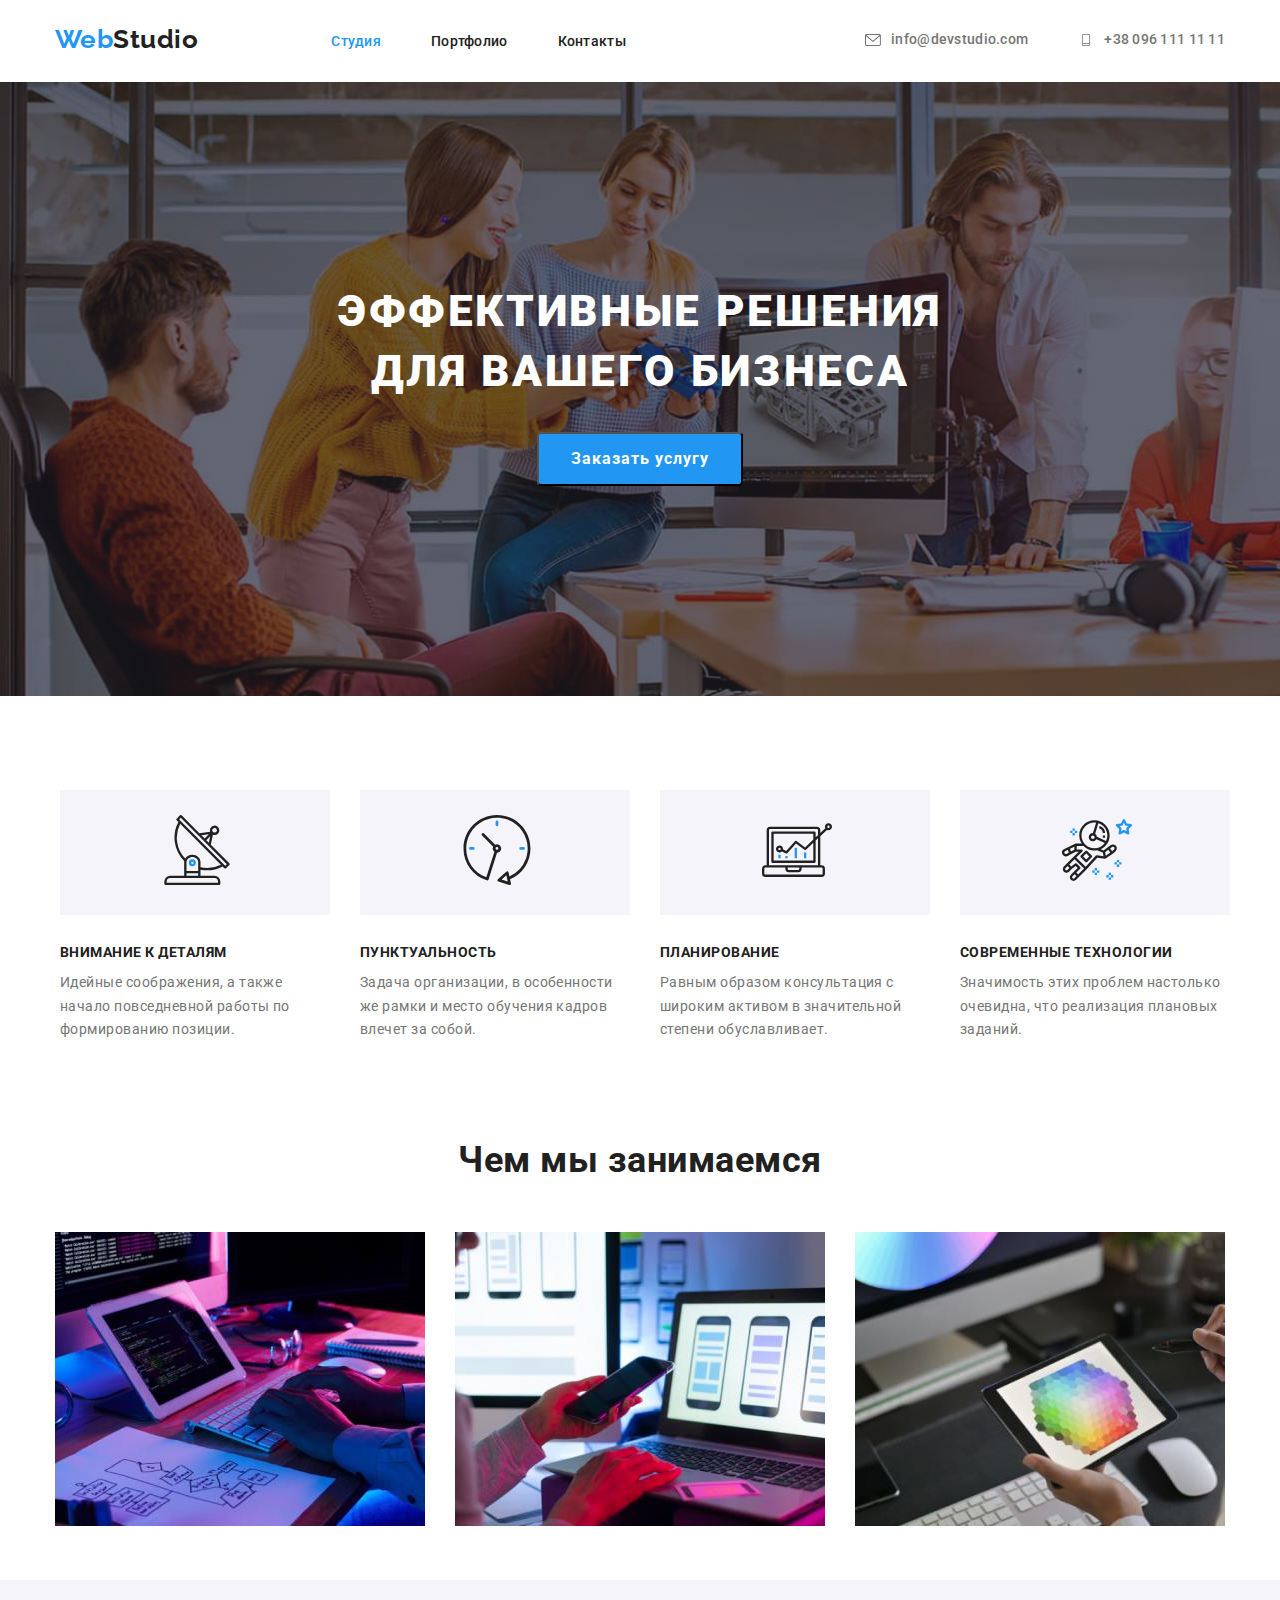
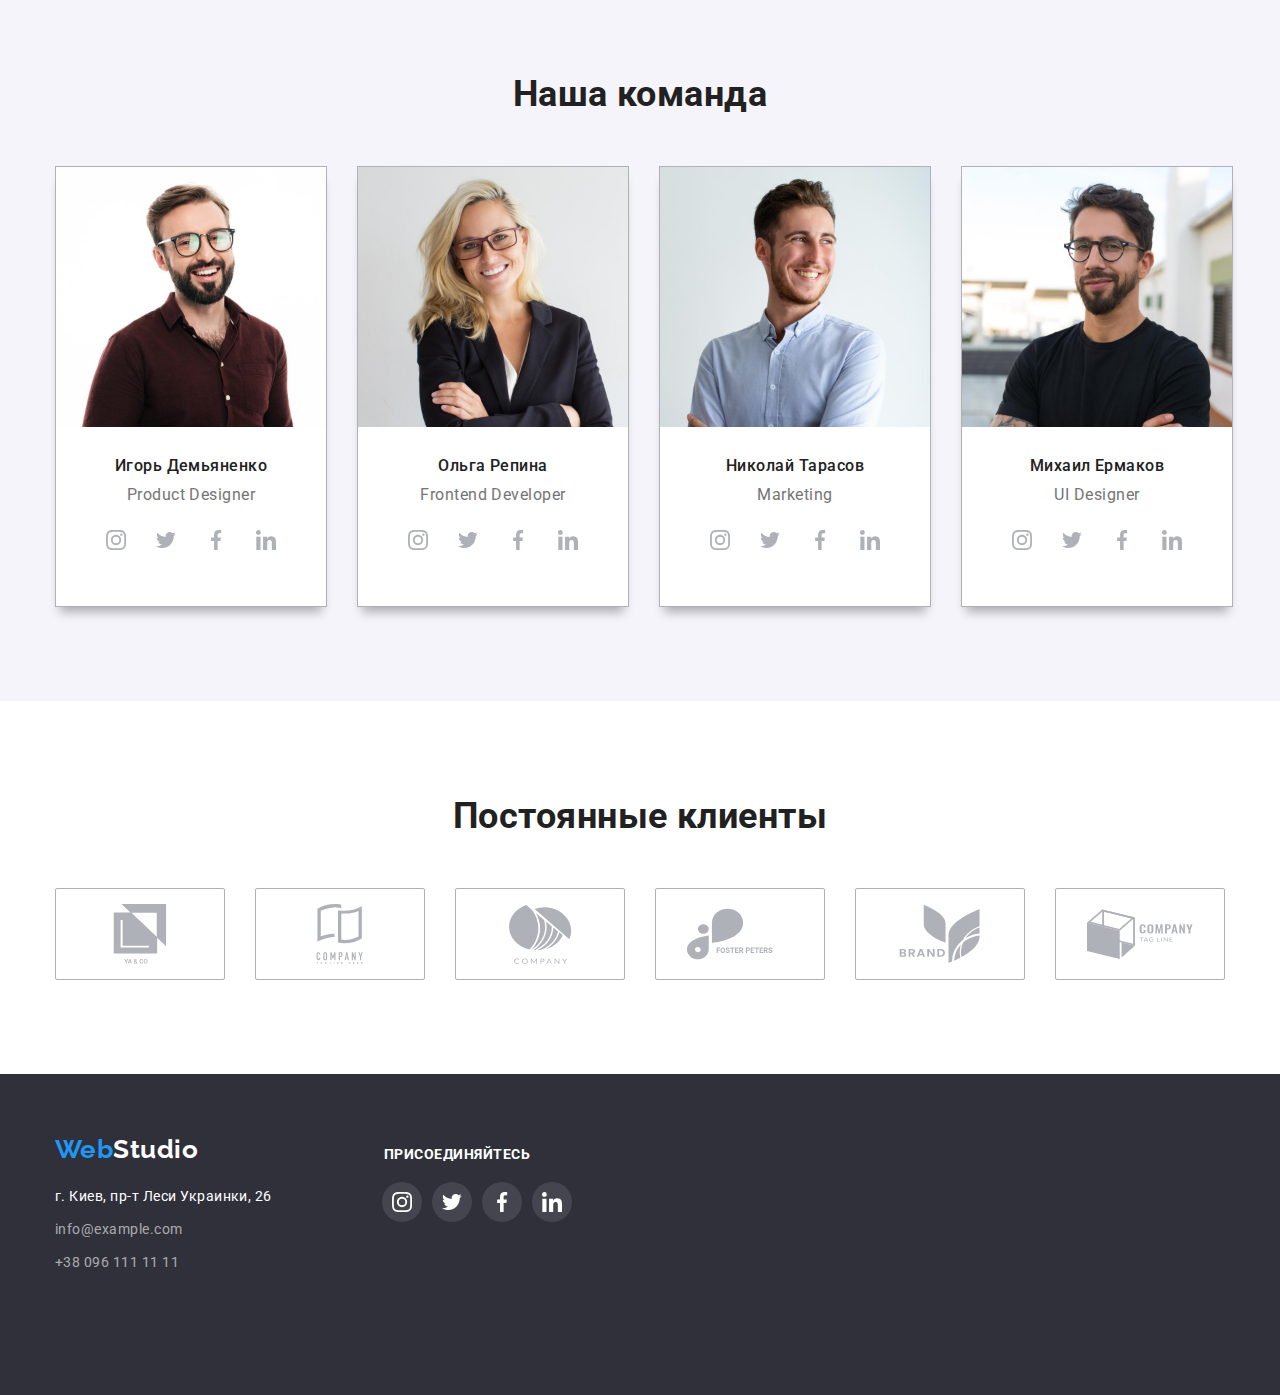
==== commit fe1f75fd: "fix-4" ====
--- a/index.html
+++ b/index.html
@@ -113,10 +113,10 @@
                     <h3 class="comand-name">Игорь Демьяненко</h3>
                     <p class="profession">Product Designer</p>
                     <ul class="soc-list">
-                        <li class="soc-item"><a class="soc-link"><svg class="icons" widht="20" height="20"><use href="./images/soclink.svg#icon-instagram"></use></svg></a></li>
-                        <li class="soc-item"><a class="soc-link"><svg class="icons"widht="20" height="20"><use href="./images/soclink.svg#icon-twitter"></use></svg></a></li>
-                        <li class="soc-item"><a class="soc-link"><svg class="icons" widht="20" height="20"><use href="./images/soclink.svg#icon-facebook"></use></svg></a></li>
-                        <li class="soc-item"><a class="soc-link"><svg class="icons"widht="20" height="20"><use href="./images/soclink.svg#icon-linkedin"></use></svg></a></li>
+                        <li class="soc-item"><a class="soc-link"><svg class="icons" width="20" height="20"><use href="./images/soclink.svg#icon-instagram"></use></svg></a></li>
+                        <li class="soc-item"><a class="soc-link"><svg class="icons"width="20" height="20"><use href="./images/soclink.svg#icon-twitter"></use></svg></a></li>
+                        <li class="soc-item"><a class="soc-link"><svg class="icons" width="20" height="20"><use href="./images/soclink.svg#icon-facebook"></use></svg></a></li>
+                        <li class="soc-item"><a class="soc-link"><svg class="icons"width="20" height="20"><use href="./images/soclink.svg#icon-linkedin"></use></svg></a></li>
                     </ul>
                 </div>
                 </li>
@@ -126,10 +126,10 @@
                     <h3 class="comand-name">Ольга Репина</h3>
                     <p class="profession">Frontend Developer</p>
                     <ul class="soc-list">
-                        <li class="soc-item"><a class="soc-link"><svg class="icons" widht="20" height="20"><use href="./images/soclink.svg#icon-instagram"></use></svg></a></li>
-                        <li class="soc-item"><a class="soc-link"><svg class="icons"widht="20" height="20"><use href="./images/soclink.svg#icon-twitter"></use></svg></a></li>
-                        <li class="soc-item"><a class="soc-link"><svg class="icons" widht="20" height="20"><use href="./images/soclink.svg#icon-facebook"></use></svg></a></li>
-                        <li class="soc-item"><a class="soc-link"><svg class="icons"widht="20" height="20"><use href="./images/soclink.svg#icon-linkedin"></use></svg></a></li>
+                        <li class="soc-item"><a class="soc-link"><svg class="icons" width="20" height="20"><use href="./images/soclink.svg#icon-instagram"></use></svg></a></li>
+                        <li class="soc-item"><a class="soc-link"><svg class="icons"width="20" height="20"><use href="./images/soclink.svg#icon-twitter"></use></svg></a></li>
+                        <li class="soc-item"><a class="soc-link"><svg class="icons" width="20" height="20"><use href="./images/soclink.svg#icon-facebook"></use></svg></a></li>
+                        <li class="soc-item"><a class="soc-link"><svg class="icons"width="20" height="20"><use href="./images/soclink.svg#icon-linkedin"></use></svg></a></li>
                     </ul>
                 </div>
                 </li>
@@ -139,10 +139,10 @@
                     <h3 class="comand-name">Николай Тарасов</h3>
                     <p class="profession">Marketing</p>
                     <ul class="soc-list">
-                        <li class="soc-item"><a class="soc-link"><svg class="icons" widht="20" height="20"><use href="./images/soclink.svg#icon-instagram"></use></svg></a></li>
-                        <li class="soc-item"><a class="soc-link"><svg class="icons"widht="20" height="20"><use href="./images/soclink.svg#icon-twitter"></use></svg></a></li>
-                        <li class="soc-item"><a class="soc-link"><svg class="icons" widht="20" height="20"><use href="./images/soclink.svg#icon-facebook"></use></svg></a></li>
-                        <li class="soc-item"><a class="soc-link"><svg class="icons"widht="20" height="20"><use href="./images/soclink.svg#icon-linkedin"></use></svg></a></li>
+                        <li class="soc-item"><a class="soc-link"><svg class="icons" width="20" height="20"><use href="./images/soclink.svg#icon-instagram"></use></svg></a></li>
+                        <li class="soc-item"><a class="soc-link"><svg class="icons"width="20" height="20"><use href="./images/soclink.svg#icon-twitter"></use></svg></a></li>
+                        <li class="soc-item"><a class="soc-link"><svg class="icons" width="20" height="20"><use href="./images/soclink.svg#icon-facebook"></use></svg></a></li>
+                        <li class="soc-item"><a class="soc-link"><svg class="icons"width="20" height="20"><use href="./images/soclink.svg#icon-linkedin"></use></svg></a></li>
                     </ul>
                 </div>
                 </li>
@@ -152,10 +152,10 @@
                     <h3 class="comand-name">Михаил Ермаков</h3>
                     <p class="profession">UI Designer</p>
                     <ul class="soc-list">
-                        <li class="soc-item"><a class="soc-link"><svg class="icons" widht="20" height="20"><use href="./images/soclink.svg#icon-instagram"></use></svg></a></li>
-                        <li class="soc-item"><a class="soc-link"><svg class="icons"widht="20" height="20"><use href="./images/soclink.svg#icon-twitter"></use></svg></a></li>
-                        <li class="soc-item"><a class="soc-link"><svg class="icons" widht="20" height="20"><use href="./images/soclink.svg#icon-facebook"></use></svg></a></li>
-                        <li class="soc-item"><a class="soc-link"><svg class="icons"widht="20" height="20"><use href="./images/soclink.svg#icon-linkedin"></use></svg></a></li>
+                        <li class="soc-item"><a class="soc-link"><svg class="icons" width="20" height="20"><use href="./images/soclink.svg#icon-instagram"></use></svg></a></li>
+                        <li class="soc-item"><a class="soc-link"><svg class="icons"width="20" height="20"><use href="./images/soclink.svg#icon-twitter"></use></svg></a></li>
+                        <li class="soc-item"><a class="soc-link"><svg class="icons" width="20" height="20"><use href="./images/soclink.svg#icon-facebook"></use></svg></a></li>
+                        <li class="soc-item"><a class="soc-link"><svg class="icons"width="20" height="20"><use href="./images/soclink.svg#icon-linkedin"></use></svg></a></li>
                     </ul>
                 </div>
                 </li>
@@ -167,12 +167,12 @@
             <div class="container">
             <h2 class="section-title">Постоянные клиенты</h2>
             <ul class="group-list">
-                <li class="group-item"><a class="group-link"><svg class="group" widht="106" height="60"><use href="./images/group-bloc.svg#icon-group-1"></use></svg></a></li>
-                <li class="group-item"><a class="group-link"><svg class="group" widht="106" height="60"><use href="./images/group-bloc.svg#icon-group-2"></use></svg></a></li>
-                <li class="group-item"><a class="group-link"><svg class="group" widht="106" height="60"><use href="./images/group-bloc.svg#icon-group-3"></use></svg></a></li>
-                <li class="group-item"><a class="group-link"><svg class="group" widht="106" height="60"><use href="./images/group-bloc.svg#icon-group-4"></use></svg></a></li>
-                <li class="group-item"><a class="group-link"><svg class="group" widht="106" height="60"><use href="./images/group-bloc.svg#icon-group-5"></use></svg></a></li>
-                <li class="group-item"><a class="group-link"><svg class="group" widht="106" height="60"><use href="./images/group-bloc.svg#icon-group-6"></use></svg></a></li>
+                <li class="group-item"><a class="group-link"><svg class="group" width="106" height="60"><use href="./images/group-bloc.svg#icon-group-1"></use></svg></a></li>
+                <li class="group-item"><a class="group-link"><svg class="group" width="106" height="60"><use href="./images/group-bloc.svg#icon-group-2"></use></svg></a></li>
+                <li class="group-item"><a class="group-link"><svg class="group" width="106" height="60"><use href="./images/group-bloc.svg#icon-group-3"></use></svg></a></li>
+                <li class="group-item"><a class="group-link"><svg class="group" width="106" height="60"><use href="./images/group-bloc.svg#icon-group-4"></use></svg></a></li>
+                <li class="group-item"><a class="group-link"><svg class="group" width="106" height="60"><use href="./images/group-bloc.svg#icon-group-5"></use></svg></a></li>
+                <li class="group-item"><a class="group-link"><svg class="group" width="106" height="60"><use href="./images/group-bloc.svg#icon-group-6"></use></svg></a></li>
             </ul>
             </div>
         </section>
@@ -198,10 +198,10 @@
         <div class="footer-icons">
             <p class="ftr-title">присоединяйтесь</p>
                 <ul class="soc-list-ftr">
-                    <li class="soc-item"><a class="soc-link-ftr"><svg class="icons-footer" widht="20" height="20"><use href="./images/soclink.svg#icon-instagram"></use></svg></a></li>
-                    <li class="soc-item"><a class="soc-link-ftr"><svg class="icons-footer"widht="20" height="20"><use href="./images/soclink.svg#icon-twitter"></use></svg></a></li>
-                    <li class="soc-item"><a class="soc-link-ftr"><svg class="icons-footer" widht="20" height="20"><use href="./images/soclink.svg#icon-facebook"></use></svg></a></li>
-                    <li class="soc-item"><a class="soc-link-ftr"><svg class="icons-footer"widht="20" height="20"><use href="./images/soclink.svg#icon-linkedin"></use></svg></a></li>
+                    <li class="soc-item"><a class="soc-link-ftr"><svg class="icons-footer" width="20" height="20"><use href="./images/soclink.svg#icon-instagram"></use></svg></a></li>
+                    <li class="soc-item"><a class="soc-link-ftr"><svg class="icons-footer"width="20" height="20"><use href="./images/soclink.svg#icon-twitter"></use></svg></a></li>
+                    <li class="soc-item"><a class="soc-link-ftr"><svg class="icons-footer" width="20" height="20"><use href="./images/soclink.svg#icon-facebook"></use></svg></a></li>
+                    <li class="soc-item"><a class="soc-link-ftr"><svg class="icons-footer"width="20" height="20"><use href="./images/soclink.svg#icon-linkedin"></use></svg></a></li>
                 </ul>
             </div>
         </div>
--- a/css/styles.css
+++ b/css/styles.css
@@ -232,6 +232,10 @@
 .description:last-child{
     margin-right: 0 px;
 }
+
+.comand-teem{
+    display: block;
+}
 .comand-name {
     margin-bottom: 10px;
 
@@ -311,7 +315,7 @@
     font-family: Raleway, sans-serif;
     font-weight: 700;
     font-size: 26px;
-    line-height: 1,19;
+    line-height: 1.19;
 }
 
 .icons-footer{
@@ -405,9 +409,7 @@
 .images >li:not(:last-child){
     margin-right: 30px;
 }
-.img-work{
-    
-}
+
 .soc-list{
     display: flex;
     justify-self: auto;
@@ -474,7 +476,7 @@
 }
 .footer-content{
     display: block;
-    margin-bottom: 20px;
+    padding-bottom: 20px;
 }
 .footer{
     padding-top: 60px;
@@ -522,14 +524,18 @@
     border-radius: 2px;
     align-items: center;
     justify-content: center;
+    fill: #AFB1B8;
 }
 .group{
-    fill: #AFB1B8;
     width: 106px;
     height: 60px;
 }
-.group-item{
-
+
+
+.group-link:hover,
+.group-link:focus{
+    border-color: var(--accent-color);
+    fill: var(--accent-color);
 }
 
 .group-item:not(:last-child){
@@ -540,10 +546,7 @@
     padding-top: 95px;
     padding-bottom: 94px;
 }
-.group:hover,
-.group:focus{
-    fill: var(--accent-color);
-}
+
 
 
 .container-futer{
@@ -562,7 +565,8 @@
 }
 .footer-icons{
     text-align: center;
-    margin-bottom: 100px
+    margin-bottom: 100px;
+   
 }
 .ftr-cont{
     padding-bottom: 60px;
@@ -590,6 +594,7 @@
     justify-content:center;
     align-items: center;
     border-radius: 50% 50%;
+    background-color:rgba(255, 255, 255, 0.1);
 }
 .icons-footer{
     fill: var(--hero-title-color);
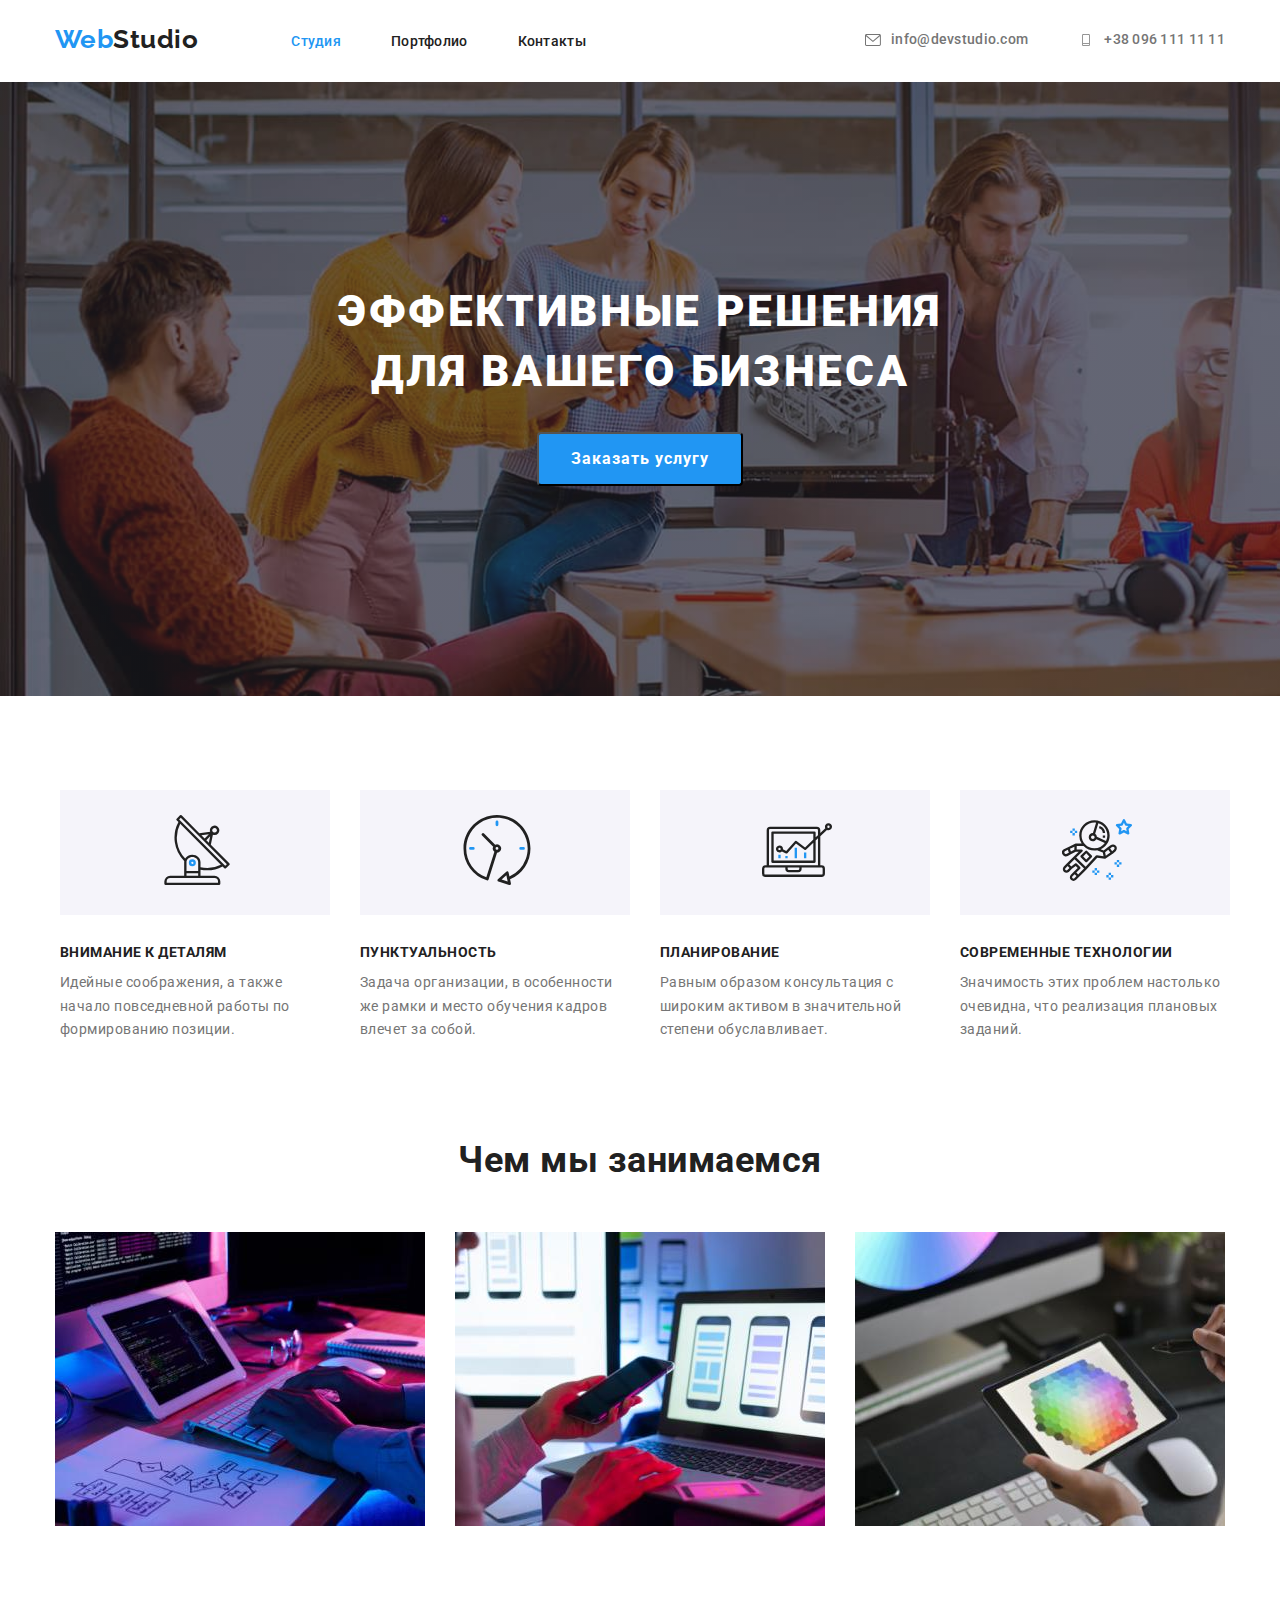
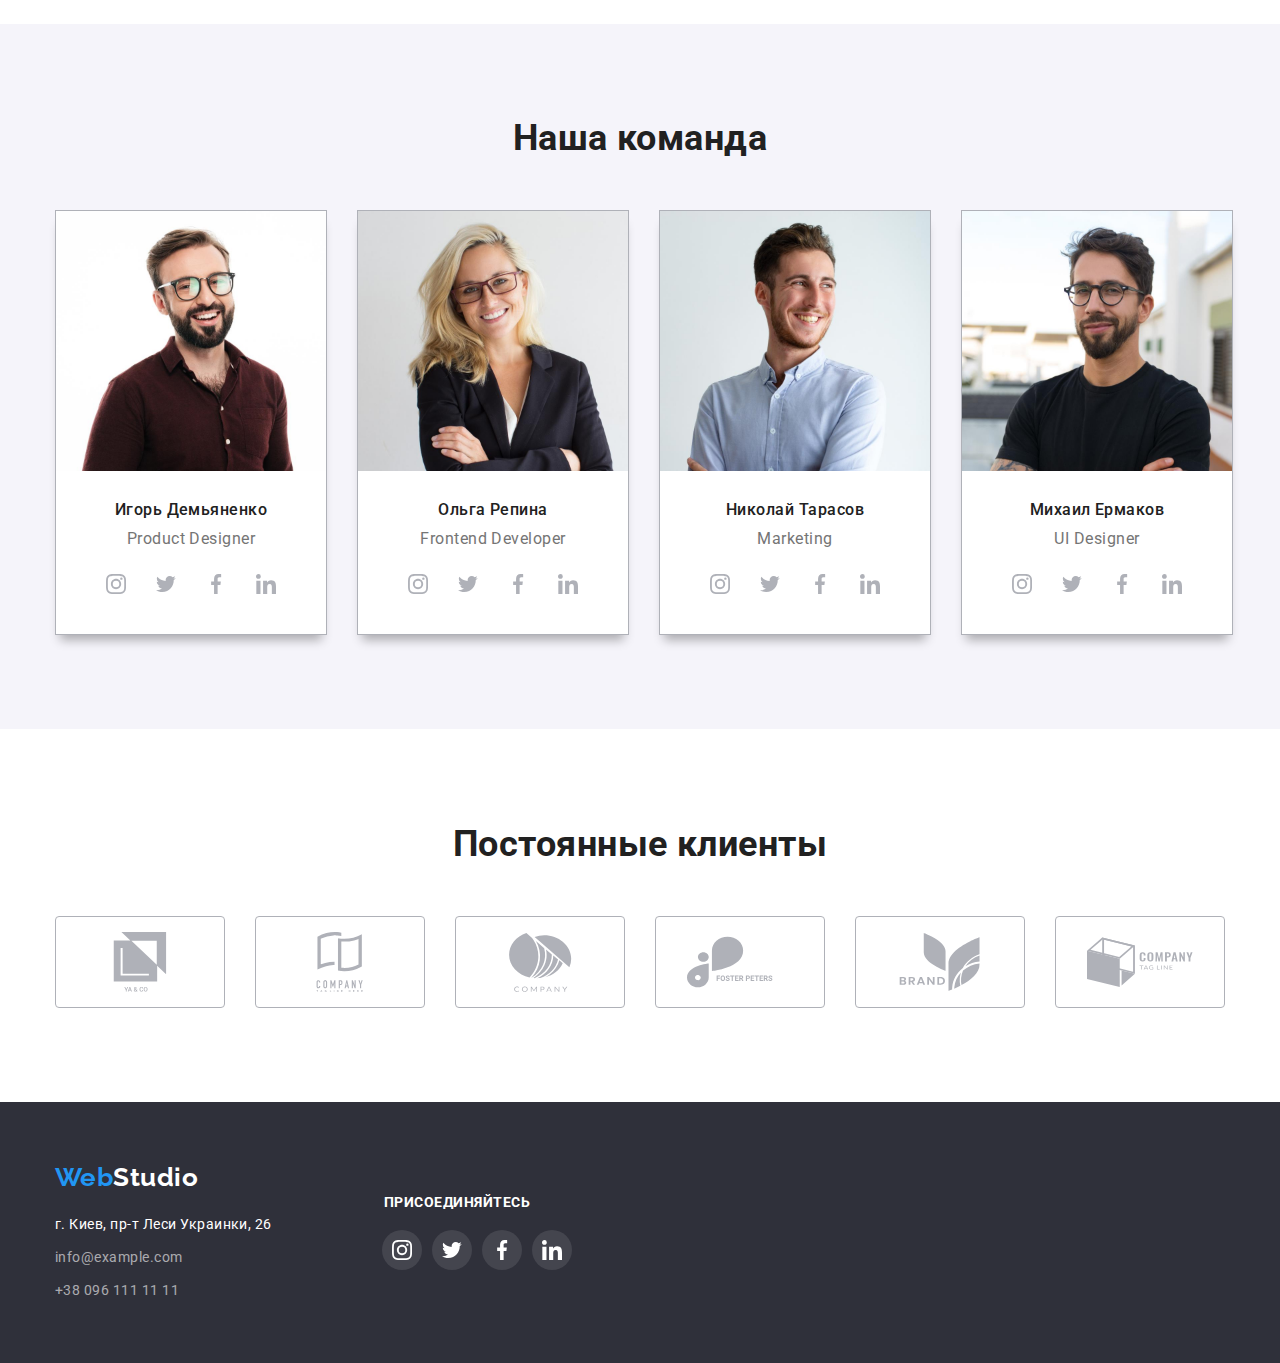
==== commit b5786e6c: "fix-5" ====
--- a/index.html
+++ b/index.html
@@ -113,10 +113,10 @@
                     <h3 class="comand-name">Игорь Демьяненко</h3>
                     <p class="profession">Product Designer</p>
                     <ul class="soc-list">
-                        <li class="soc-item"><a class="soc-link"><svg class="icons" width="20" height="20"><use href="./images/soclink.svg#icon-instagram"></use></svg></a></li>
-                        <li class="soc-item"><a class="soc-link"><svg class="icons"width="20" height="20"><use href="./images/soclink.svg#icon-twitter"></use></svg></a></li>
-                        <li class="soc-item"><a class="soc-link"><svg class="icons" width="20" height="20"><use href="./images/soclink.svg#icon-facebook"></use></svg></a></li>
-                        <li class="soc-item"><a class="soc-link"><svg class="icons"width="20" height="20"><use href="./images/soclink.svg#icon-linkedin"></use></svg></a></li>
+                        <li class="soc-item"><a class="soc-link" href=""><svg class="icons" width="20" height="20"><use href="./images/soclink.svg#icon-instagram"></use></svg></a></li>
+                        <li class="soc-item"><a class="soc-link" href=""><svg class="icons"width="20" height="20"><use href="./images/soclink.svg#icon-twitter"></use></svg></a></li>
+                        <li class="soc-item"><a class="soc-link" href=""><svg class="icons" width="20" height="20"><use href="./images/soclink.svg#icon-facebook"></use></svg></a></li>
+                        <li class="soc-item"><a class="soc-link" href=""><svg class="icons"width="20" height="20"><use href="./images/soclink.svg#icon-linkedin"></use></svg></a></li>
                     </ul>
                 </div>
                 </li>
@@ -126,10 +126,10 @@
                     <h3 class="comand-name">Ольга Репина</h3>
                     <p class="profession">Frontend Developer</p>
                     <ul class="soc-list">
-                        <li class="soc-item"><a class="soc-link"><svg class="icons" width="20" height="20"><use href="./images/soclink.svg#icon-instagram"></use></svg></a></li>
-                        <li class="soc-item"><a class="soc-link"><svg class="icons"width="20" height="20"><use href="./images/soclink.svg#icon-twitter"></use></svg></a></li>
-                        <li class="soc-item"><a class="soc-link"><svg class="icons" width="20" height="20"><use href="./images/soclink.svg#icon-facebook"></use></svg></a></li>
-                        <li class="soc-item"><a class="soc-link"><svg class="icons"width="20" height="20"><use href="./images/soclink.svg#icon-linkedin"></use></svg></a></li>
+                        <li class="soc-item"><a class="soc-link" href=""><svg class="icons" width="20" height="20"><use href="./images/soclink.svg#icon-instagram"></use></svg></a></li>
+                        <li class="soc-item"><a class="soc-link" href=""><svg class="icons"width="20" height="20"><use href="./images/soclink.svg#icon-twitter"></use></svg></a></li>
+                        <li class="soc-item"><a class="soc-link" href=""><svg class="icons" width="20" height="20"><use href="./images/soclink.svg#icon-facebook"></use></svg></a></li>
+                        <li class="soc-item"><a class="soc-link" href=""><svg class="icons"width="20" height="20"><use href="./images/soclink.svg#icon-linkedin"></use></svg></a></li>
                     </ul>
                 </div>
                 </li>
@@ -139,10 +139,10 @@
                     <h3 class="comand-name">Николай Тарасов</h3>
                     <p class="profession">Marketing</p>
                     <ul class="soc-list">
-                        <li class="soc-item"><a class="soc-link"><svg class="icons" width="20" height="20"><use href="./images/soclink.svg#icon-instagram"></use></svg></a></li>
-                        <li class="soc-item"><a class="soc-link"><svg class="icons"width="20" height="20"><use href="./images/soclink.svg#icon-twitter"></use></svg></a></li>
-                        <li class="soc-item"><a class="soc-link"><svg class="icons" width="20" height="20"><use href="./images/soclink.svg#icon-facebook"></use></svg></a></li>
-                        <li class="soc-item"><a class="soc-link"><svg class="icons"width="20" height="20"><use href="./images/soclink.svg#icon-linkedin"></use></svg></a></li>
+                        <li class="soc-item"><a class="soc-link" href=""><svg class="icons" width="20" height="20"><use href="./images/soclink.svg#icon-instagram"></use></svg></a></li>
+                        <li class="soc-item"><a class="soc-link" href=""><svg class="icons"width="20" height="20"><use href="./images/soclink.svg#icon-twitter"></use></svg></a></li>
+                        <li class="soc-item"><a class="soc-link" href=""><svg class="icons" width="20" height="20"><use href="./images/soclink.svg#icon-facebook"></use></svg></a></li>
+                        <li class="soc-item"><a class="soc-link" href=""><svg class="icons"width="20" height="20"><use href="./images/soclink.svg#icon-linkedin"></use></svg></a></li>
                     </ul>
                 </div>
                 </li>
@@ -152,10 +152,10 @@
                     <h3 class="comand-name">Михаил Ермаков</h3>
                     <p class="profession">UI Designer</p>
                     <ul class="soc-list">
-                        <li class="soc-item"><a class="soc-link"><svg class="icons" width="20" height="20"><use href="./images/soclink.svg#icon-instagram"></use></svg></a></li>
-                        <li class="soc-item"><a class="soc-link"><svg class="icons"width="20" height="20"><use href="./images/soclink.svg#icon-twitter"></use></svg></a></li>
-                        <li class="soc-item"><a class="soc-link"><svg class="icons" width="20" height="20"><use href="./images/soclink.svg#icon-facebook"></use></svg></a></li>
-                        <li class="soc-item"><a class="soc-link"><svg class="icons"width="20" height="20"><use href="./images/soclink.svg#icon-linkedin"></use></svg></a></li>
+                        <li class="soc-item"><a class="soc-link" href=""><svg class="icons" width="20" height="20"><use href="./images/soclink.svg#icon-instagram"></use></svg></a></li>
+                        <li class="soc-item"><a class="soc-link" href=""><svg class="icons"width="20" height="20"><use href="./images/soclink.svg#icon-twitter"></use></svg></a></li>
+                        <li class="soc-item"><a class="soc-link" href=""><svg class="icons" width="20" height="20"><use href="./images/soclink.svg#icon-facebook"></use></svg></a></li>
+                        <li class="soc-item"><a class="soc-link" href=""><svg class="icons"width="20" height="20"><use href="./images/soclink.svg#icon-linkedin"></use></svg></a></li>
                     </ul>
                 </div>
                 </li>
@@ -167,12 +167,12 @@
             <div class="container">
             <h2 class="section-title">Постоянные клиенты</h2>
             <ul class="group-list">
-                <li class="group-item"><a class="group-link"><svg class="group" width="106" height="60"><use href="./images/group-bloc.svg#icon-group-1"></use></svg></a></li>
-                <li class="group-item"><a class="group-link"><svg class="group" width="106" height="60"><use href="./images/group-bloc.svg#icon-group-2"></use></svg></a></li>
-                <li class="group-item"><a class="group-link"><svg class="group" width="106" height="60"><use href="./images/group-bloc.svg#icon-group-3"></use></svg></a></li>
-                <li class="group-item"><a class="group-link"><svg class="group" width="106" height="60"><use href="./images/group-bloc.svg#icon-group-4"></use></svg></a></li>
-                <li class="group-item"><a class="group-link"><svg class="group" width="106" height="60"><use href="./images/group-bloc.svg#icon-group-5"></use></svg></a></li>
-                <li class="group-item"><a class="group-link"><svg class="group" width="106" height="60"><use href="./images/group-bloc.svg#icon-group-6"></use></svg></a></li>
+                <li class="group-item"><a class="group-link" href=""><svg class="group" width="106" height="60"><use href="./images/group-bloc.svg#icon-group-1"></use></svg></a></li>
+                <li class="group-item"><a class="group-link" href=""><svg class="group" width="106" height="60"><use href="./images/group-bloc.svg#icon-group-2"></use></svg></a></li>
+                <li class="group-item"><a class="group-link" href=""><svg class="group" width="106" height="60"><use href="./images/group-bloc.svg#icon-group-3"></use></svg></a></li>
+                <li class="group-item"><a class="group-link" href=""><svg class="group" width="106" height="60"><use href="./images/group-bloc.svg#icon-group-4"></use></svg></a></li>
+                <li class="group-item"><a class="group-link" href=""><svg class="group" width="106" height="60"><use href="./images/group-bloc.svg#icon-group-5"></use></svg></a></li>
+                <li class="group-item"><a class="group-link" href=""><svg class="group" width="106" height="60"><use href="./images/group-bloc.svg#icon-group-6"></use></svg></a></li>
             </ul>
             </div>
         </section>
@@ -198,10 +198,10 @@
         <div class="footer-icons">
             <p class="ftr-title">присоединяйтесь</p>
                 <ul class="soc-list-ftr">
-                    <li class="soc-item"><a class="soc-link-ftr"><svg class="icons-footer" width="20" height="20"><use href="./images/soclink.svg#icon-instagram"></use></svg></a></li>
-                    <li class="soc-item"><a class="soc-link-ftr"><svg class="icons-footer"width="20" height="20"><use href="./images/soclink.svg#icon-twitter"></use></svg></a></li>
-                    <li class="soc-item"><a class="soc-link-ftr"><svg class="icons-footer" width="20" height="20"><use href="./images/soclink.svg#icon-facebook"></use></svg></a></li>
-                    <li class="soc-item"><a class="soc-link-ftr"><svg class="icons-footer"width="20" height="20"><use href="./images/soclink.svg#icon-linkedin"></use></svg></a></li>
+                    <li class="soc-item"><a class="soc-link-ftr" href=""><svg class="icons-footer" width="20" height="20"><use href="./images/soclink.svg#icon-instagram"></use></svg></a></li>
+                    <li class="soc-item"><a class="soc-link-ftr" href=""><svg class="icons-footer"width="20" height="20"><use href="./images/soclink.svg#icon-twitter"></use></svg></a></li>
+                    <li class="soc-item"><a class="soc-link-ftr" href=""><svg class="icons-footer" width="20" height="20"><use href="./images/soclink.svg#icon-facebook"></use></svg></a></li>
+                    <li class="soc-item"><a class="soc-link-ftr" href=""><svg class="icons-footer"width="20" height="20"><use href="./images/soclink.svg#icon-linkedin"></use></svg></a></li>
                 </ul>
             </div>
         </div>
--- a/css/styles.css
+++ b/css/styles.css
@@ -31,13 +31,16 @@
     margin: 0 auto;
     /* outline: 2px solid tomato; */
 }
+
 ul {
     list-style: none;
     /* logo */
 }
+
 .logo:hover{
     color: var(--accent-color);
 }
+
 .web {
     color: var(--accent-color);
     font-family: Raleway, sans-serif; 
@@ -64,6 +67,8 @@
 }
 
 /* site- nav */
+
+
 .main-navigation{
     display: flex;
     justify-content: space-between;
@@ -80,6 +85,7 @@
 }
 .site-nav{
     display: flex;
+    padding: 0;
 }
      
 
@@ -105,6 +111,7 @@
 }
 
 /* контакти */
+
 .contact{
     display: flex; 
     padding-top: 32px;
@@ -177,7 +184,7 @@
 }
 
 .section{
-    padding-bottom: 50px
+    padding-bottom: 94px
 }
 .section-title {
     text-align: center;
@@ -248,6 +255,7 @@
 .profession {
     font-size: 16px;
     line-height: 1.18;
+    
 }
 /* button */
 .button {
@@ -258,7 +266,7 @@
     font-style: normal;
 }
 .button-primary {
-   margin-top: 30px;
+    margin-top: 30px;
     margin-left: auto;
     margin-right: auto;
     display: block;
@@ -289,8 +297,11 @@
     font-size: 16px;
     line-height: 1.6;
     padding: 6px 22px;
-    
-}
+   
+
+}
+
+   
 .filters{
     display: flex;
     justify-content: center;
@@ -305,7 +316,10 @@
 .btn-portfolio:focus {
     color: var(--hero-title-color);
     background-color: var(--accent-color);
+    box-shadow: 0px 3px 1px rgba(0, 0, 0, 0.1), 0px 1px 2px rgba(0, 0, 0, 0.08), 0px 2px 2px rgba(0, 0, 0, 0.12);
+    border-radius: 4px; 
 } 
+
 /* футер */
 footer {
     background-color: var(--background-hero-color);
@@ -319,11 +333,8 @@
 }
 
 .icons-footer{
-    fill: var(--hero-title-color);
-   
-}
-
-
+    fill: var(--hero-title-color);   
+}
 
 /* адреса */
 
@@ -348,10 +359,12 @@
     color: rgba(255, 255, 255, 0.6);
     font-style: normal;  
 }
+
 .link:hover,
 .contact-num:hover {
     color: var(--accent-color);
 } 
+
 .link:focus,
 .contact-num:focus {
     color: var(--accent-color);
@@ -363,6 +376,10 @@
 }
 
 /* portfolio */
+
+.img-portfolio{
+    display: block;
+}
 .card-text{
     padding: 20px 24px;
     border: 1px solid #ECECEC;
@@ -378,8 +395,19 @@
     line-height: 2;
     letter-spacing: 0.06em;
 }
+
+.portfolio-link{
+display: block;
+}
+
+.portfolio-link:hover,
+.portfolio-link:focus{
+    box-shadow: 0px 1px 1px rgba(0, 0, 0, 0.12), 0px 4px 4px rgba(0, 0, 0, 0.06), 1px 4px 6px rgba(0, 0, 0, 0.16);
+}
+
+
 .title-work{
-   
+    line-height: 1.9;
 }
 .p {
     font-size: 16px;
@@ -415,9 +443,14 @@
     justify-self: auto;
     justify-content:center;
     align-items: center;
-    padding: 16px 32px;
-
-}
+    padding:0px;
+    padding:0px 0px 30px 0px;
+    margin-top: 16px;
+}
+   
+    
+
+
 
 .soc-item:not(:last-child){
     margin-right: 10px;
@@ -442,6 +475,7 @@
 .soc-link:focus{
     background-color: #2196F3;
 }
+
 .soc-link:hover .icons,
 .soc-link:focus .icons{
     fill: var(--hero-title-color);
@@ -453,7 +487,7 @@
 }
 .comand-cards{
 padding-top: 30px;
-padding-bottom: 30px;
+
 background-color: #ffffff;
 }
 .comand-bloc{
@@ -521,7 +555,7 @@
     height: 92px;
     display: flex;
     border: 1px solid #AFB1B8;
-    border-radius: 2px;
+    border-radius: 4px;
     align-items: center;
     justify-content: center;
     fill: #AFB1B8;
@@ -565,13 +599,12 @@
 }
 .footer-icons{
     text-align: center;
-    margin-bottom: 100px;
-   
-}
+}
+
 .ftr-cont{
-    padding-bottom: 60px;
     margin-right: 70px
 }
+
 /* icon soc futer */
 .soc-list-ftr{
     display: flex;
@@ -607,6 +640,7 @@
 .soc-link-ftr:focus{
     background-color: #2196F3;
 }
+
 .soc-link-ftr:hover .icons-footer,
 .soc-link-ftr:focus .icons-footer{
     fill: var(--hero-title-color);